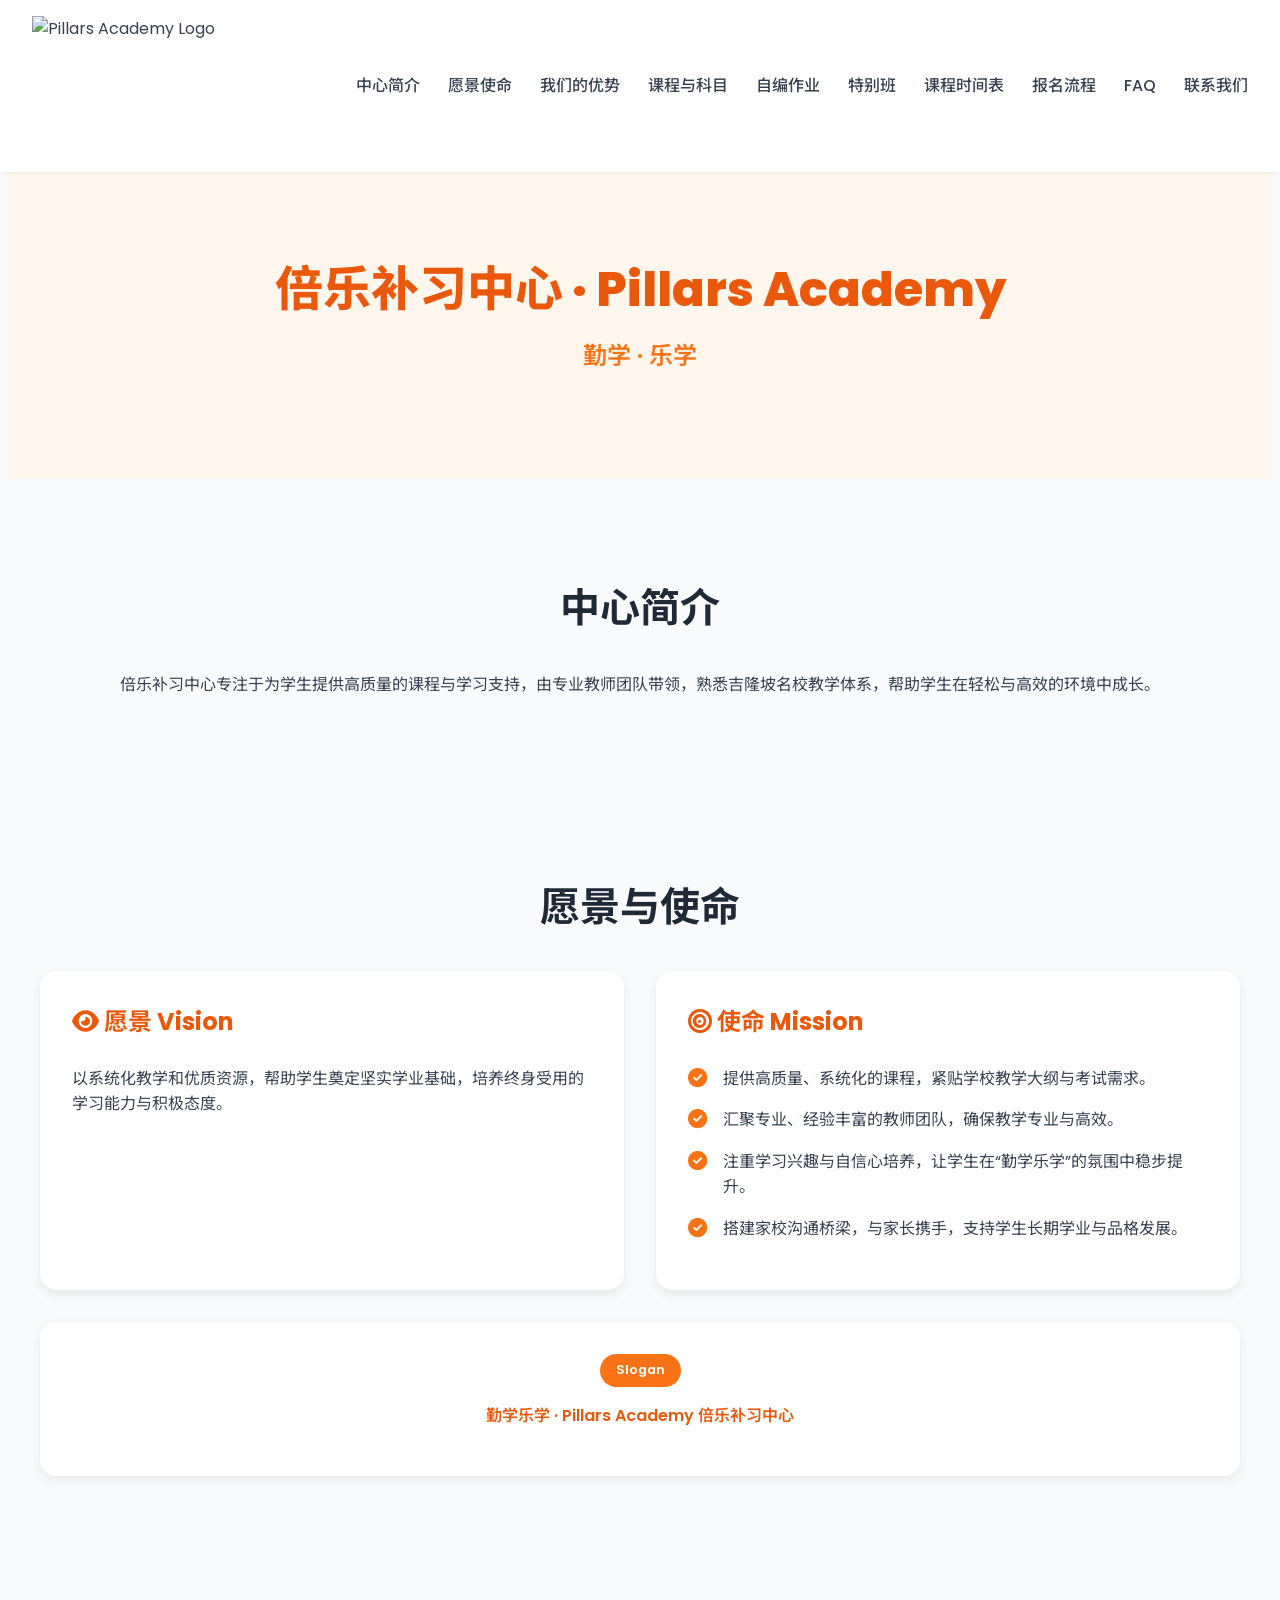
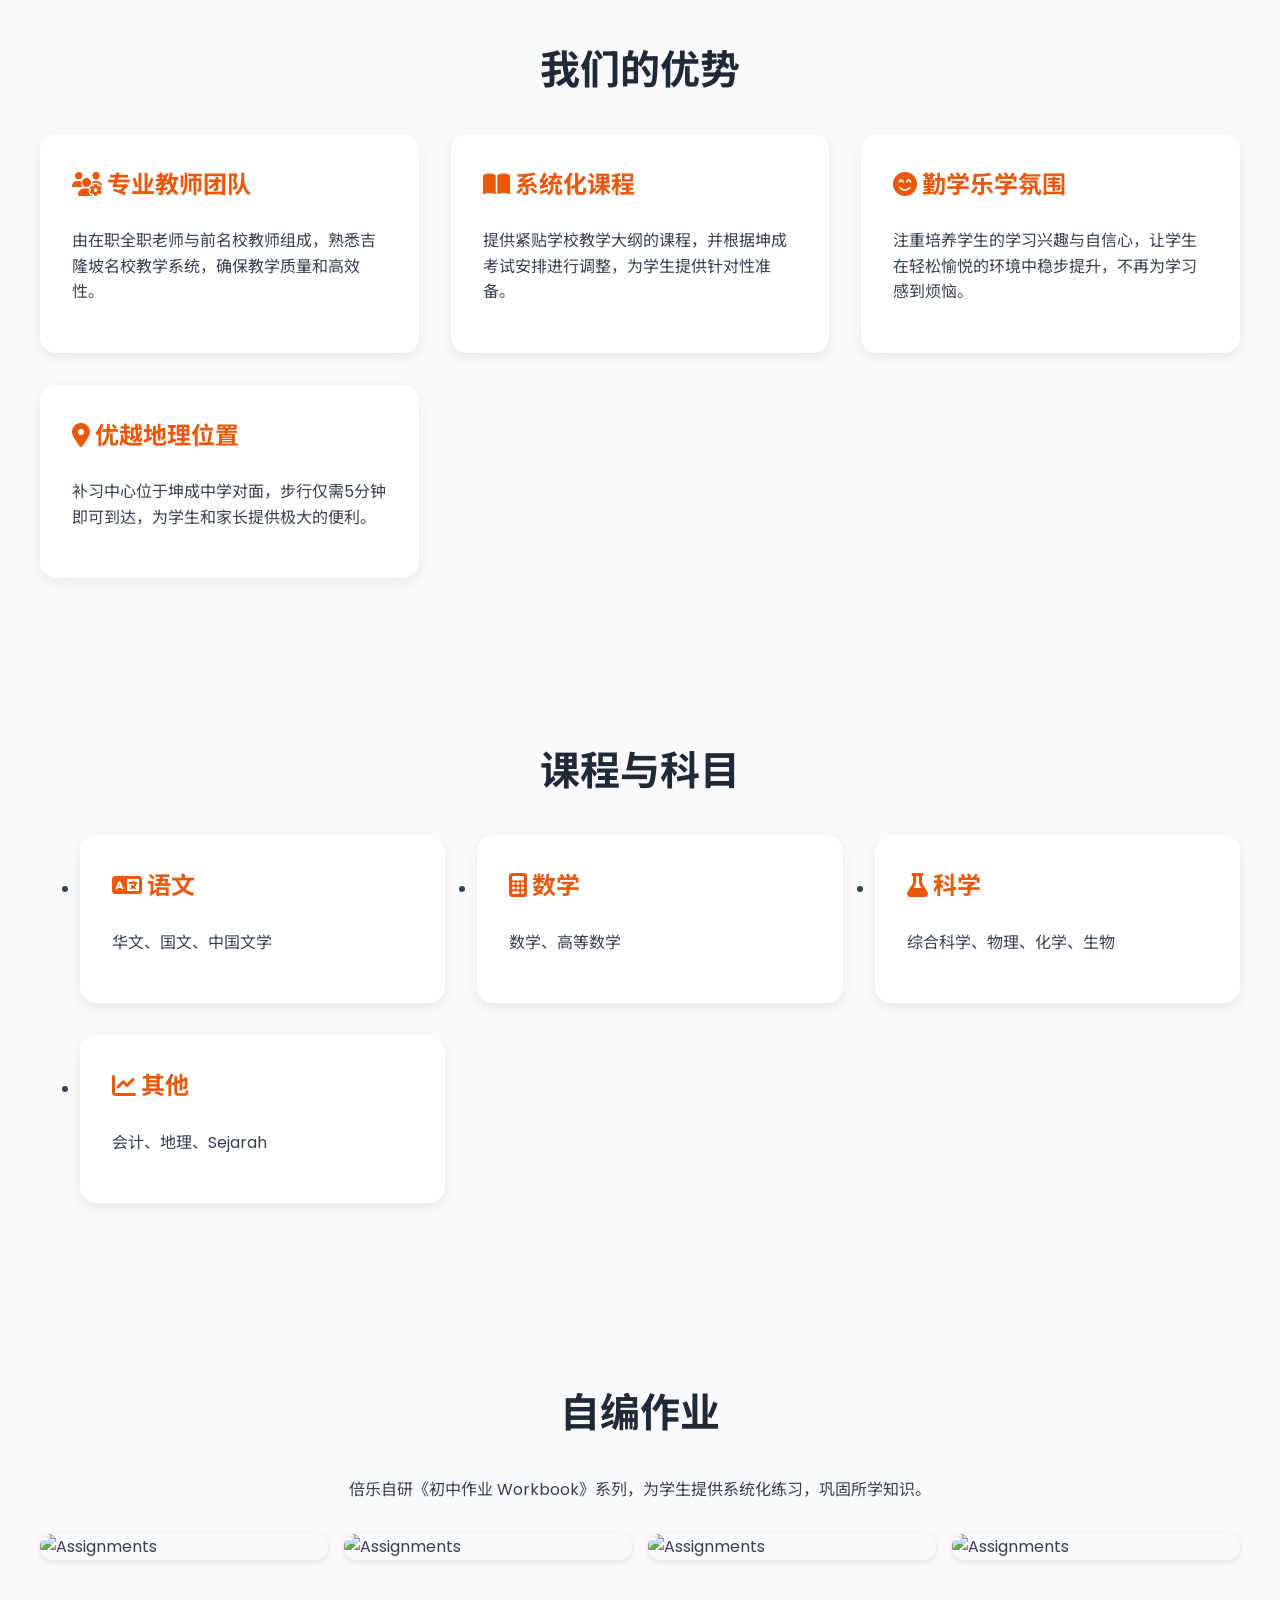
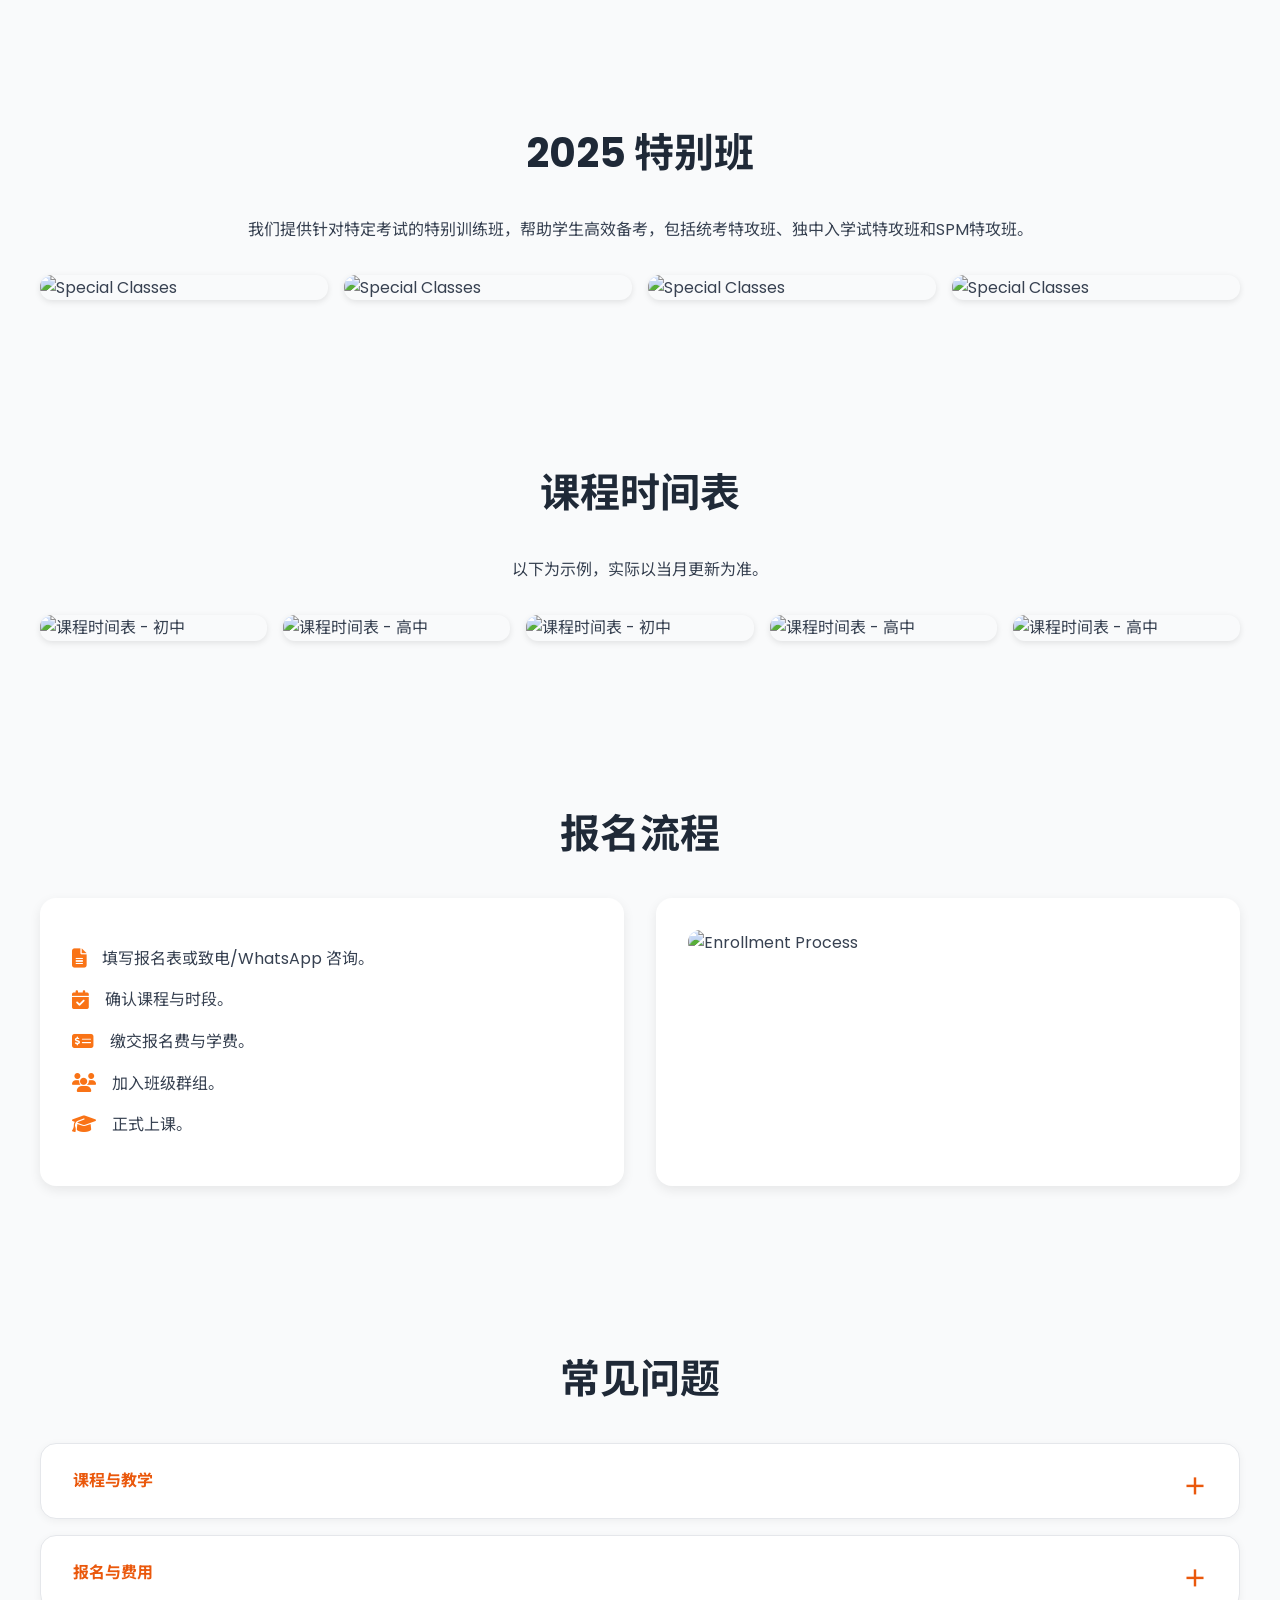
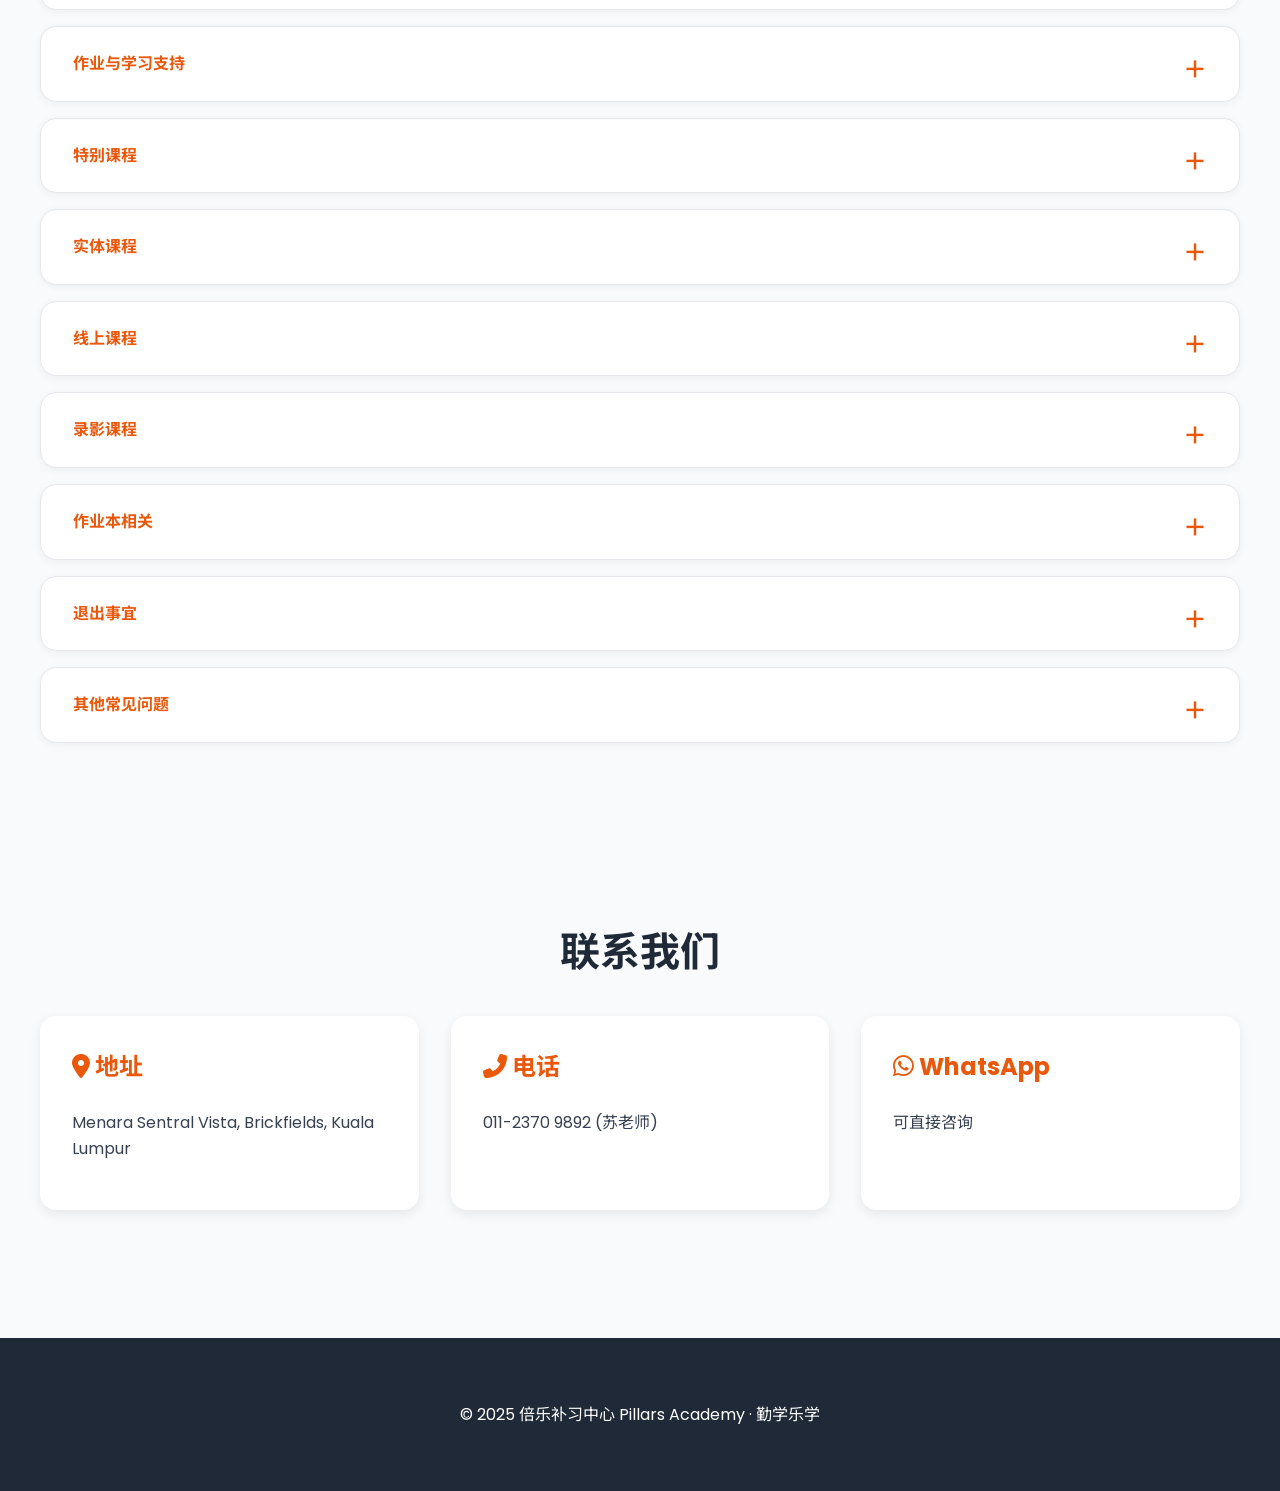
==== _build/html/index.html @ 6e7c8c26 "update link" ====
<!DOCTYPE html>
<html lang="zh">
<head>
<meta charset="utf-8"/>
<meta content="width=device-width, initial-scale=1.0" name="viewport"/>
<title>倍乐补习中心 · Pillars Academy</title>
<link rel="icon" type="image/x-icon" href="images\tree logo.jpg">
<link rel="preconnect" href="https://fonts.googleapis.com">
<link rel="preconnect" href="https://fonts.gstatic.com" crossorigin>
<link href="https://fonts.googleapis.com/css2?family=Noto+Sans+SC:wght@400;500;700&family=Poppins:wght@400;500;600;700&display=swap" rel="stylesheet">
<link href="https://cdnjs.cloudflare.com/ajax/libs/font-awesome/6.4.0/css/all.min.css" rel="stylesheet">
<style>
    :root {
      --brand1: #f97316; /* 橙色 */
      --brand2: #ea580c; /* 深橙 */
      --peach: #FFDAC1; /* Soft Peach */
      --light-peach: #FFF7ED;
      --dark-gray: #1f2937;
      --text-color: #374151;
      --light-bg: #f9fafb;
      --card-bg: #ffffff;
      --border-color: #e5e7eb;
    }
    html {
      scroll-padding-top: 100px; 
    }
    body { font-family: 'Poppins', 'Noto Sans SC', sans-serif; margin: 0; background: var(--light-bg); color: var(--text-color); line-height: 1.6; }
    header { background: var(--card-bg); padding: 1rem 2rem; box-shadow: 0 2px 4px rgba(0,0,0,0.05); position: sticky; top: 0; z-index: 50; display: flex; align-items: center; justify-content: space-between; }
    .header-logo { height: 140px; }
    nav a { margin-left: 1.5rem; text-decoration: none; color: var(--text-color); font-weight: 500; transition: color 0.3s ease; }
    nav a:hover { color: var(--brand2); }
    .hero { padding: 5rem 2rem; text-align: center; background: var(--light-peach); }
    .hero h1 { font-size: 3rem; font-weight: 800; color: var(--brand2); margin: 0; }
    .hero p { font-size: 1.5rem; margin-top: 0.5rem; color: var(--brand1); font-weight: 600; }
    section { padding: 4rem 2rem; max-width: 1200px; margin: 0 auto; }
    h2 { font-size: 2.5rem; font-weight: 700; margin-bottom: 2rem; text-align: center; color: var(--dark-gray); }
    .grid { display: grid; gap: 2rem; }
    .md\:grid-cols-2 { grid-template-columns: repeat(auto-fit, minmax(300px, 1fr)); }
    .card { background: var(--card-bg); border-radius: 1rem; box-shadow: 0 4px 12px rgba(0,0,0,0.08); padding: 2rem; transition: transform 0.3s ease; }
    .card:hover { transform: translateY(-5px); }
    .card h3 { color: var(--brand2); font-size: 1.5rem; margin-top: 0; }
    .badge { display: inline-block; background: var(--brand1); color: white; font-size: 0.8rem; padding: 0.4rem 1rem; border-radius: 9999px; font-weight: 600; }
    footer { background: var(--dark-gray); color: white; text-align: center; padding: 3rem; margin-top: 4rem; }
    .icon-list { list-style: none; padding: 0; }
    .icon-list li { display: flex; align-items: flex-start; margin-bottom: 1rem; }
    .icon-list li i { color: var(--brand1); margin-right: 1rem; font-size: 1.2rem; margin-top: 0.2rem; }
    .image-grid { display: grid; grid-template-columns: repeat(auto-fit, minmax(200px, 1fr)); gap: 1rem; margin-top: 2rem; }
    .image-grid img {
      width: 100%;
      height: auto;
      border-radius: 0.75rem;
      box-shadow: 0 2px 6px rgba(0,0,0,0.1);
      cursor: pointer;
      transition: transform 0.3s ease;
    }
    .image-grid img:hover:not(.expanded) {
      transform: scale(1.03);
    }

    /* FAQ section */
    .faq-item { margin-bottom: 1.5rem; }
    .faq-item h3 { font-weight: 600; color: var(--brand2); }
    nav.toc { background: var(--light-peach); border: 1px solid #fed7aa; border-radius: 1rem; padding: 1.5rem; margin-bottom: 2rem; }
    nav.toc a { display: inline-block; margin: .5rem .75rem; padding: .5rem 1rem; color: var(--brand2); text-decoration: none; border-radius: .5rem; font-weight: 600; background: var(--card-bg); border: 1px solid #fcd34d; transition: background-color 0.3s ease; }
    nav.toc a:hover { background: #fde68a; }
    .faq-cat { background: var(--card-bg); border: 1px solid var(--border-color); border-radius: 1rem; margin: 1rem 0; box-shadow: 0 2px 8px rgba(0,0,0,0.05); }
    .faq-cat > summary { cursor: pointer; padding: 1.5rem 2rem; font-weight: 700; color: var(--brand2); list-style: none; }
    .faq-cat[open] > summary { color: var(--dark-gray); border-bottom: 1px solid var(--border-color); }
    .faq-cat summary::-webkit-details-marker { display: none; }
    .faq-cat summary::after { content: '＋'; float: right; font-size: 1.5rem; transition: transform 0.3s ease; }
    .faq-cat[open] > summary::after { content: '－'; transform: rotate(180deg); }
    .qa-list { padding: .5rem 2rem 1.5rem; }
    .qa-list details { border: 1px solid var(--border-color); border-radius: 0.75rem; margin: 0.8rem 0; }
    .qa-list > details > summary { font-weight: 600; color: var(--brand2); padding: 1rem 1.5rem; cursor: pointer; list-style: none; }
    .qa-list > details[open] > summary { color: var(--dark-gray); border-bottom: 1px solid var(--border-color); }
    .qa-list summary::-webkit-details-marker { display: none; }
    .qa-list summary::after { content: '＋'; float: right; font-size: 1.2rem; }
    .qa-list details[open] > summary::after { content: '－'; }
    .qa-list details > div { padding: 1rem 1.5rem 1.5rem; color: var(--text-color); }
    
    /* Image zoom effect */
    .zoom-img {
      max-width: 100%;
      height: auto;
      cursor: pointer;
      border-radius: 8px;
      transition: transform 0.3s ease, box-shadow 0.3s ease;
    }
    .zoom-img.expanded {
      position: fixed;
      top: 50%;
      left: 50%;
      /* Remove max-width and max-height to show the original size */
      transform: translate(-50%, -50%);
      z-index: 9999;
      box-shadow: 0 0 20px rgba(0,0,0,0.5);
      /* Ensure image doesn't go off-screen, just in case */
      width: auto;
      height: auto;
      max-width: 95vw;
      max-height: 95vh;
    }
    .overlay {
      position: fixed;
      top: 0; left: 0; right: 0; bottom: 0;
      background: rgba(0,0,0,0.7);
      z-index: 9998;
      display: none;
    }
    .overlay.active { display: block; }

    @media (max-width: 768px) {
        header { flex-direction: column; align-items: center; }
        nav { margin-top: 1rem; }
        nav a { margin: 0.5rem; }
        .hero h1 { font-size: 2.2rem; }
        .hero p { font-size: 1.2rem; }
        section { padding: 2rem 1rem; }
        h2 { font-size: 2rem; margin-bottom: 1.5rem; }
    }
</style>
</head>
<body>

<header>
  <img src="images\logo (main).jpg" alt="Pillars Academy Logo" class="header-logo">
  <nav>
    <a href="#about">中心简介</a>
    <a href="#vision">愿景使命</a>
    <a href="#advantages">我们的优势</a>
    <a href="#courses">课程与科目</a>
    <a href="#assignments">自编作业</a>
    <a href="#special">特别班</a>
    <a href="#timetable">课程时间表</a>
    <a href="#enroll">报名流程</a>
    <a href="#faq">FAQ</a>
    <a href="#contact">联系我们</a>
  </nav>
</header>

<section class="hero">
  <h1>倍乐补习中心 · Pillars Academy</h1>
  <p>勤学 · 乐学</p>
</section>

<section id="about">
  <h2>中心简介</h2>
  <p style="text-align:center;">倍乐补习中心专注于为学生提供高质量的课程与学习支持，由专业教师团队带领，熟悉吉隆坡名校教学体系，帮助学生在轻松与高效的环境中成长。</p>
</section>

<section id="vision">
  <h2>愿景与使命</h2>
  <div class="grid md:grid-cols-2">
    <div class="card">
      <h3><i class="fas fa-eye"></i> 愿景 Vision</h3>
      <p>以系统化教学和优质资源，帮助学生奠定坚实学业基础，培养终身受用的学习能力与积极态度。</p>
    </div>
    <div class="card">
      <h3><i class="fas fa-bullseye"></i> 使命 Mission</h3>
      <ul class="icon-list">
        <li><i class="fas fa-check-circle"></i> 提供高质量、系统化的课程，紧贴学校教学大纲与考试需求。</li>
        <li><i class="fas fa-check-circle"></i> 汇聚专业、经验丰富的教师团队，确保教学专业与高效。</li>
        <li><i class="fas fa-check-circle"></i> 注重学习兴趣与自信心培养，让学生在“勤学乐学”的氛围中稳步提升。</li>
        <li><i class="fas fa-check-circle"></i> 搭建家校沟通桥梁，与家长携手，支持学生长期学业与品格发展。</li>
      </ul>
    </div>
  </div>
  <div class="card" style="margin-top:2rem; text-align:center;">
    <span class="badge">Slogan</span>
    <p style="margin-top:1rem; font-weight:600; color:var(--brand2);">勤学乐学 · Pillars Academy 倍乐补习中心</p>
  </div>
</section>

<section id="advantages">
  <h2>我们的优势</h2>
  <div class="grid md:grid-cols-2">
    <div class="card">
      <h3><i class="fas fa-users-cog"></i> 专业教师团队</h3>
      <p>由在职全职老师与前名校教师组成，熟悉吉隆坡名校教学系统，确保教学质量和高效性。</p>
    </div>
    <div class="card">
      <h3><i class="fas fa-book-open"></i> 系统化课程</h3>
      <p>提供紧贴学校教学大纲的课程，并根据坤成考试安排进行调整，为学生提供针对性准备。</p>
    </div>
    <div class="card">
      <h3><i class="fas fa-smile-beam"></i> 勤学乐学氛围</h3>
      <p>注重培养学生的学习兴趣与自信心，让学生在轻松愉悦的环境中稳步提升，不再为学习感到烦恼。</p>
    </div>
    <div class="card">
      <h3><i class="fas fa-map-marker-alt"></i> 优越地理位置</h3>
      <p>补习中心位于坤成中学对面，步行仅需5分钟即可到达，为学生和家长提供极大的便利。</p>
    </div>
  </div>
</section>

<section id="courses">
  <h2>课程与科目</h2>
  <ul class="grid md:grid-cols-2">
    <li class="card">
      <h3><i class="fas fa-language"></i> 语文</h3>
      <p>华文、国文、中国文学</p>
    </li>
    <li class="card">
      <h3><i class="fas fa-calculator"></i> 数学</h3>
      <p>数学、高等数学</p>
    </li>
    <li class="card">
      <h3><i class="fas fa-flask"></i> 科学</h3>
      <p>综合科学、物理、化学、生物</p>
    </li>
    <li class="card">
      <h3><i class="fas fa-chart-line"></i> 其他</h3>
      <p>会计、地理、Sejarah</p>
    </li>
  </ul>
</section>

<section id="assignments">
  <h2>自编作业</h2>
  <p style="text-align:center;">倍乐自研《初中作业 Workbook》系列，为学生提供系统化练习，巩固所学知识。</p>
  <div class="image-grid">
    <img src="https://github.com/E1io777/Piller_Website/blob/dbaa1e6e23f0d272cfb5ae50769517e24a76f980/images/E1.jpg" alt="Assignments" class="zoom-img">
    <img src="images\E2.jpg" alt="Assignments" class="zoom-img">
    <img src="images\E3.jpg" alt="Assignments" class="zoom-img">
    <img src="images\E4.jpg" alt="Assignments" class="zoom-img">
  </div>
</section>

<section id="special">
  <h2>2025 特别班</h2>
  <p style="text-align:center;">我们提供针对特定考试的特别训练班，帮助学生高效备考，包括统考特攻班、独中入学试特攻班和SPM特攻班。</p>
  <div class="image-grid">
    <img src="images\F1.jpg" alt="Special Classes" class="zoom-img">
    <img src="images\F2.jpg" alt="Special Classes" class="zoom-img">
    <img src="images\F3.jpg" alt="Special Classes" class="zoom-img">
    <img src="images\F4.jpg" alt="Special Classes" class="zoom-img">
  </div>
</section>

<section id="timetable">
  <h2>课程时间表</h2>
  <p style="text-align:center;">以下为示例，实际以当月更新为准。</p>
  <div class="image-grid">
    <img src="images\G1_resized.jpg" alt="课程时间表 - 初中" class="zoom-img">
    <img src="images\G2.jpg" alt="课程时间表 - 高中" class="zoom-img">
    <img src="images\G3.jpg" alt="课程时间表 - 初中" class="zoom-img">
    <img src="images\G4.jpg" alt="课程时间表 - 高中" class="zoom-img">
    <img src="images\G5.jpg" alt="课程时间表 - 高中" class="zoom-img">
  </div>
</section>

<section id="enroll">
  <h2>报名流程</h2>
  <div class="grid md:grid-cols-2">
    <div class="card">
      <ul class="icon-list">
        <li><i class="fas fa-file-alt"></i> 填写报名表或致电/WhatsApp 咨询。</li>
        <li><i class="fas fa-calendar-check"></i> 确认课程与时段。</li>
        <li><i class="fas fa-money-check-alt"></i> 缴交报名费与学费。</li>
        <li><i class="fas fa-users"></i> 加入班级群组。</li>
        <li><i class="fas fa-graduation-cap"></i> 正式上课。</li>
      </ul>
    </div>
    <div class="card">
      <img src="images\H (1).jpg" alt= "Enrollment Process" style="width: 100%; height: auto; border-radius: 0.75rem;">
    </div>
  </div>
</section>

<section id="faq">
  <h2>常见问题</h2>
  <div class="cat-acc">
    <details class="faq-cat" id="cat1"><summary>课程与教学</summary>
      <div class="qa-list">
        <details><summary>Q1：倍乐补习中心开设哪些科目？</summary><div>A：华文、英文、马来文、数学、高级数学、科学、生物、化学、物理、会计、中国文学、Sejarah 等。</div></details>
        <details><summary>Q2：课程时间表是固定的吗？</summary><div>A：有每周固定时间表，但会根据坤中考试安排与学生需求进行调整。</div></details>
        <details><summary>Q3：你们的老师是什么背景？</summary><div>A：在职全职老师与前名校教师，熟悉吉隆坡坤成教学系统。</div></details>
        <details><summary>Q4：学生对象？</summary><div>A：以坤中学生为主，同时欢迎报考马来西亚文凭（SPM）的非坤中生。</div></details>
        <details><summary>Q5：教学语言？</summary><div>A：中英文双语教学，学习单以英文为主，中文为补助。</div></details>
        <details><summary>Q6：老师会帮忙准备考试吗？</summary><div>A：会，我们会依照坤中考试范围为学生进行针对性准备。</div></details>
        <details><summary>Q7：补习时长？</summary><div>A：一般每月 6 小时：1.5 小时/堂 × 4 次，部分科目为 2 小时/堂 × 3 次。</div></details>
        <details><summary>Q8：迟加入可以看回以前的课程吗？</summary><div>A：不提供往期回放。如有需要，可与负责老师沟通。</div></details>
        <details><summary>Q9：是不是每一课都有录制？</summary><div>A：网课都会录制并提供回放，实体课学生如缺席可看网课录制回放。</div></details>
        <details><summary>Q10：课程开课与结束时间？</summary><div>A：1–12 月上课。初三课程于 11 月结束；部分会因准备考试而提前上完，12 月最后两周不上课。</div></details>
      </div>
    </details>
    <details class="faq-cat" id="cat2"><summary>报名与费用</summary>
      <div class="qa-list">
        <details><summary>Q11：如何报名？</summary><div>A：在网页填写报名表或扫码传单报名。</div></details>
        <details><summary>Q12：学费如何计算？</summary><div>A：依科目与年级而定，请联系索取收费表。</div></details>
        <details><summary>Q13：可以中途加入吗？</summary><div>A：可以，中途加入时将按比例计算当月学费。</div></details>
        <details><summary>Q14：缴费方式？</summary><div>A：支持电子转账或现金。</div></details>
      </div>
    </details>
    <details class="faq-cat" id="cat3"><summary>作业与学习支持</summary>
      <div class="qa-list">
        <details><summary>Q15：会提供学习单吗？</summary><div>A：会。实体班提供纸本笔记，网课和录影课程提供电子笔记。</div></details>
        <details><summary>Q16：家长能收到学习报告吗？</summary><div>A：暂无正式书面报告，但老师会通过家校沟通反馈进度。</div></details>
      </div>
    </details>
    <details class="faq-cat" id="cat4"><summary>特别课程</summary>
      <div class="qa-list">
        <details><summary>Q17：有哪些特别班？</summary><div>A：我们提供考前，假期训练课程，针对入学考试的特攻班（6月-9月）。</div></details>
        <details><summary>Q18：如何报名特别课程？</summary><div>A：每个特别课程宣传单上有独立 QR 码，扫码即可报名；负责人会在两天内联系。</div></details>
      </div>
    </details>
    <details class="faq-cat" id="cat5"><summary>实体课程</summary>
      <div class="qa-list">
        <details><summary>Q19：上课地点？</summary><div>A：位于坤成中学对面，步行 5 分钟即可。请于开课前 5 分钟到达。</div></details>
        <details><summary>Q20：请假与补课？</summary><div>A：提前请假者可安排线上补课或观看录影课程。</div></details>
        <details><summary>Q21：家长可在中心等候吗？</summary><div>A：可在大厦 lobby 等候；课堂内仅限学生进入。</div></details>
        <details><summary>Q22：安全性如何？</summary><div>A：大厦有专业保安，三层安检，全覆盖监控。</div></details>
        <details><summary>Q23：学校假期上课安排？</summary><div>A：改为线上课程，请留意群组通知。</div></details>
        <details><summary>Q24：班级人数？</summary><div>A：依课室大小，约 7–24 人。</div></details>
        <details><summary>Q25：如何确认孩子到课？</summary><div>A：老师会点名；若缺席，会在群组通知家长。</div></details>
      </div>
    </details>
    <details class="faq-cat" id="cat6"><summary>线上课程</summary>
      <div class="qa-list">
        <details><summary>Q26：使用什么平台？</summary><div>A：Zoom 固定链接。</div></details>
        <details><summary>Q27：设备与网络要求？</summary><div>A：建议电脑/平板 + 稳定网络 + 耳麦，并保持镜头开启。</div></details>
        <details><summary>Q28：是否提供录播或讲义？</summary><div>A：提供电子讲义；录播视班级政策开放，通常限时。</div></details>
        <details><summary>Q29：如何获得答疑？</summary><div>A：可在线上课堂向老师提问，由老师统一讲解。</div></details>
      </div>
    </details>
    <details class="faq-cat" id="cat7"><summary>录影课程</summary>
      <div class="qa-list">
        <details><summary>Q30：什么是录影课程？</summary><div>A：网课录制，适合时间不固定或需反复复习的学生。</div></details>
        <details><summary>Q31：不能当场提问怎么办？</summary><div>A：可直接联系课程老师（录影班专属）。</div></details>
        <details><summary>Q32：观看有效期？</summary><div>A：录影课程观看期限为 2 周。</div></details>
      </div>
    </details>
    <details class="faq-cat" id="cat8"><summary>作业本相关</summary>
      <div class="qa-list">
        <details><summary>Q33：如何购买？</summary><div>A：宣传单扫码即可。</div></details>
        <details><summary>Q34：编写团队？</summary><div>A：由经验丰富的有教坤中学生经验的教师编写。</div></details>
        <details><summary>Q35：适合对象？</summary><div>A：坤中生及准备考 SPM 的独中生。</div></details>
      </div>
    </details>
    <details class="faq-cat" id="cat9"><summary>退出事宜</summary>
      <div class="qa-list">
        <details><summary>Q36：如何退出？</summary><div>A：填推出表，学术老师会跟您联系和办理。</div></details>
        <details><summary>Q37：提前多久通知？</summary><div>A：需至少提前一个月。</div></details>
        <details><summary>Q38：押金如何处理？</summary><div>A：押金抵扣最后一个月学费。</div></details>
      </div>
    </details>
    <details class="faq-cat" id="cat10"><summary>其他常见问题</summary>
      <div class="qa-list">
        <details><summary>Q39：上课需要带什么？</summary><div>A：学生需带文具；教材资料由补习中心准备。</div></details>
        <details><summary>Q40：你们的教学特色？</summary><div>A：强调“勤学乐学”，让学生保持学习兴趣并有效提升成绩。</div></details>
        <details><summary>Q41：补习群组的对象是谁？</summary><div>A：初中群组：一位家长 + 学生；高中群组：以学生为主。家长可选择不加入。</div></details>
      </div>
    </details>
  </div>
</section>

<section id="contact">
    <h2>联系我们</h2>
    <div class="grid md:grid-cols-2">
      <div class="card">
        <h3><i class="fas fa-map-marker-alt"></i> 地址</h3>
        <p>Menara Sentral Vista, Brickfields, Kuala Lumpur</p>
      </div>
      <div class="card">
        <h3><i class="fas fa-phone-alt"></i> 电话</h3>
        <p>011-2370 9892 (苏老师)</p>
      </div>
      <div class="card">
        <h3><i class="fab fa-whatsapp"></i> WhatsApp</h3>
        <p>可直接咨询</p>
      </div>
    </div>
</section>

<footer>
  <p>© 2025 倍乐补习中心 Pillars Academy · 勤学乐学</p>
</footer>

<div class="overlay" id="overlay"></div>

<script>
  // Image zoom effect
  const images = document.querySelectorAll('.zoom-img');
  const overlay = document.getElementById('overlay');
  images.forEach(img => {
    img.addEventListener('click', () => {
      if (img.classList.contains('expanded')) {
        img.classList.remove('expanded');
        overlay.classList.remove('active');
      } else {
        images.forEach(i => i.classList.remove('expanded'));
        img.classList.add('expanded');
        overlay.classList.add('active');
      }
    });
  });
  overlay.addEventListener('click', () => {
    document.querySelectorAll('.zoom-img.expanded').forEach(img => {
      img.classList.remove('expanded');
    });
    overlay.classList.remove('active');
  });

  // Smooth scroll
  document.querySelectorAll('nav a[href^="#"]').forEach(anchor => {
    anchor.addEventListener('click', function (e) {
      e.preventDefault();
      document.querySelector(this.getAttribute('href')).scrollIntoView({
        behavior: 'smooth'
      });
    });
  });
</script>

</body>
</html>
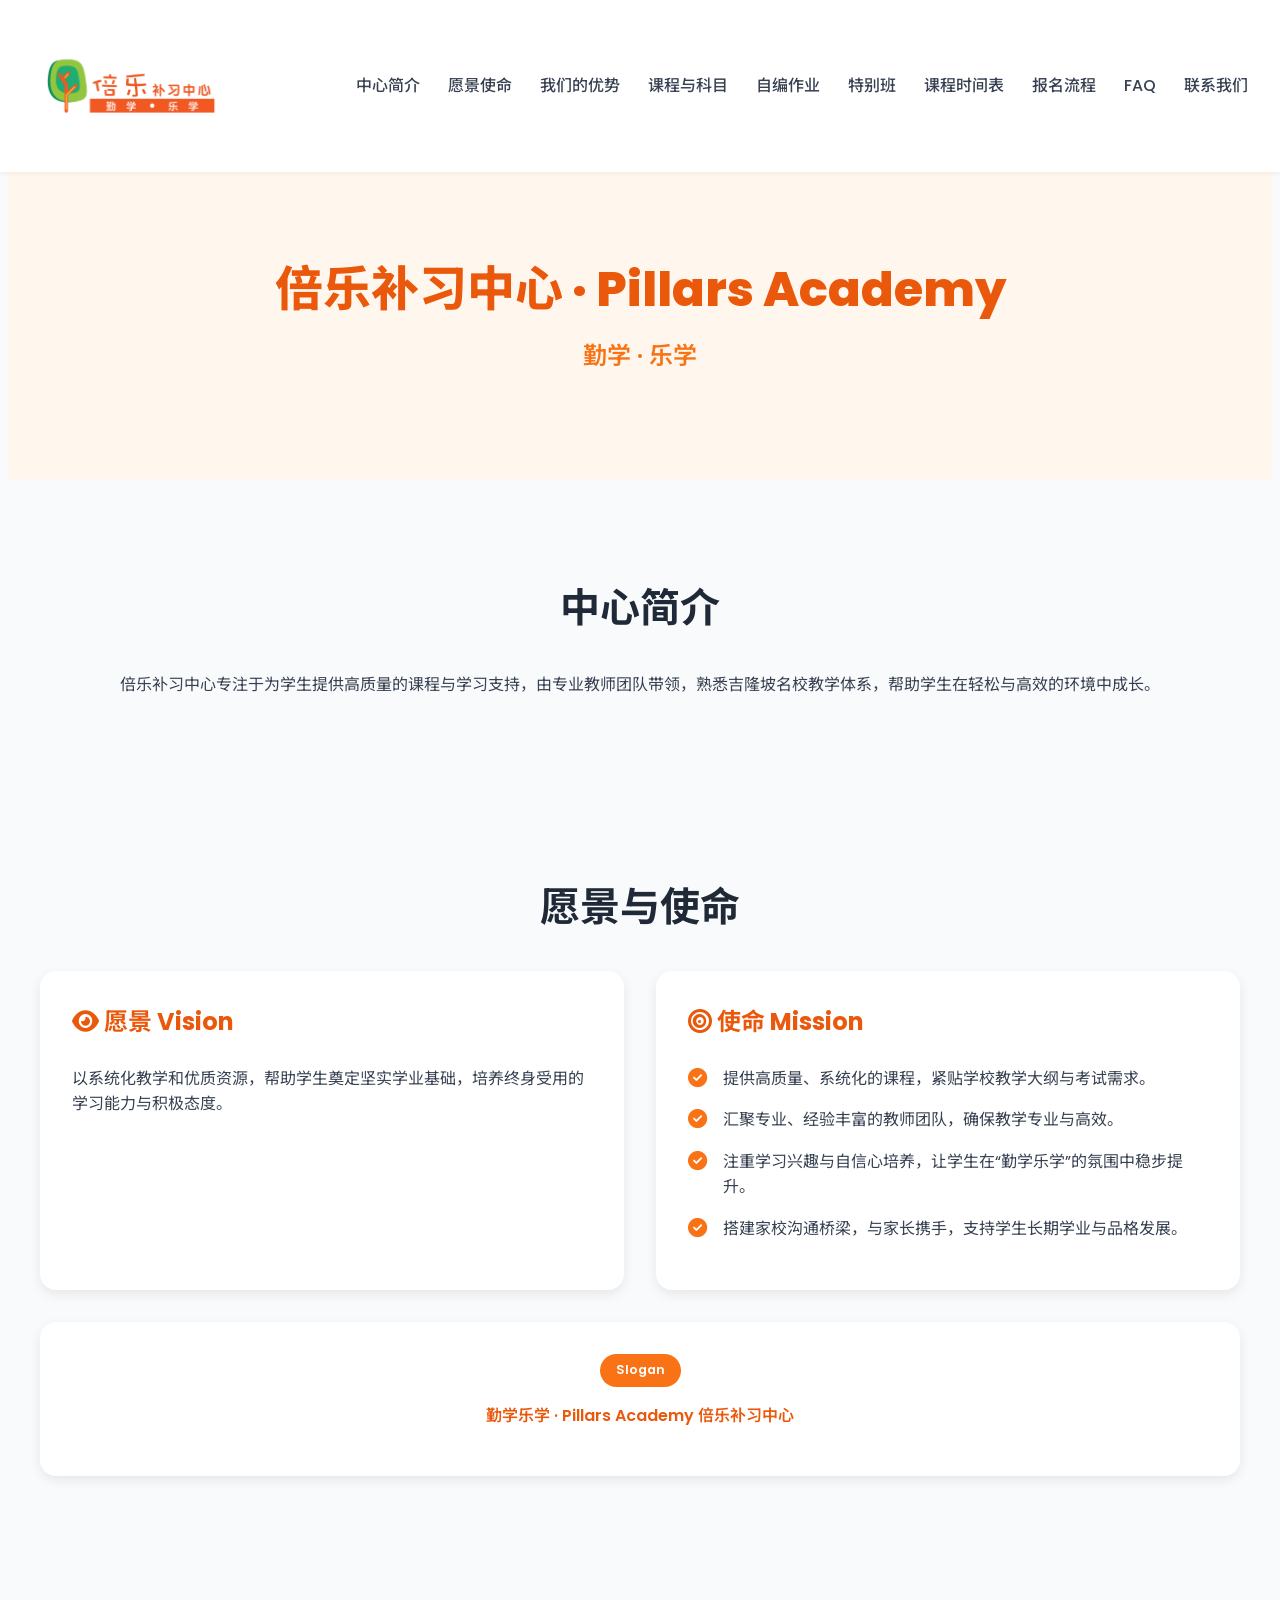
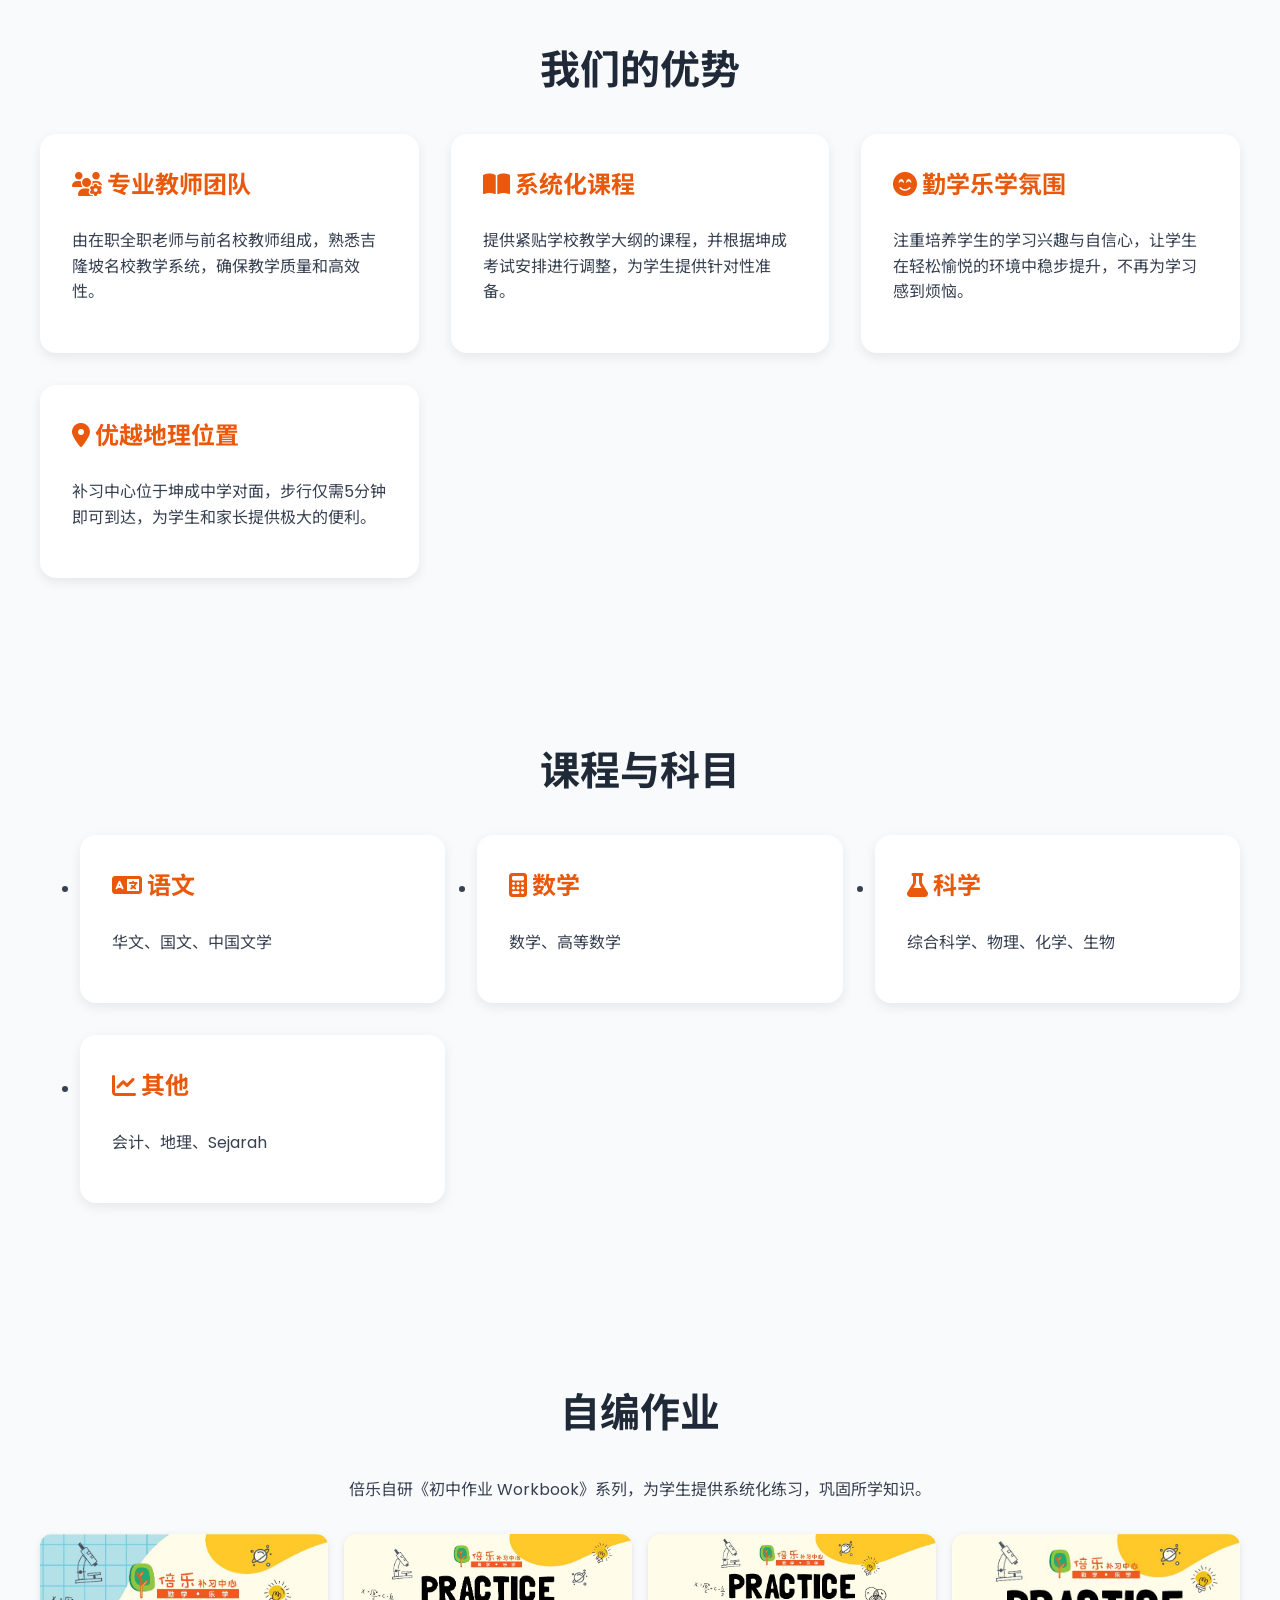
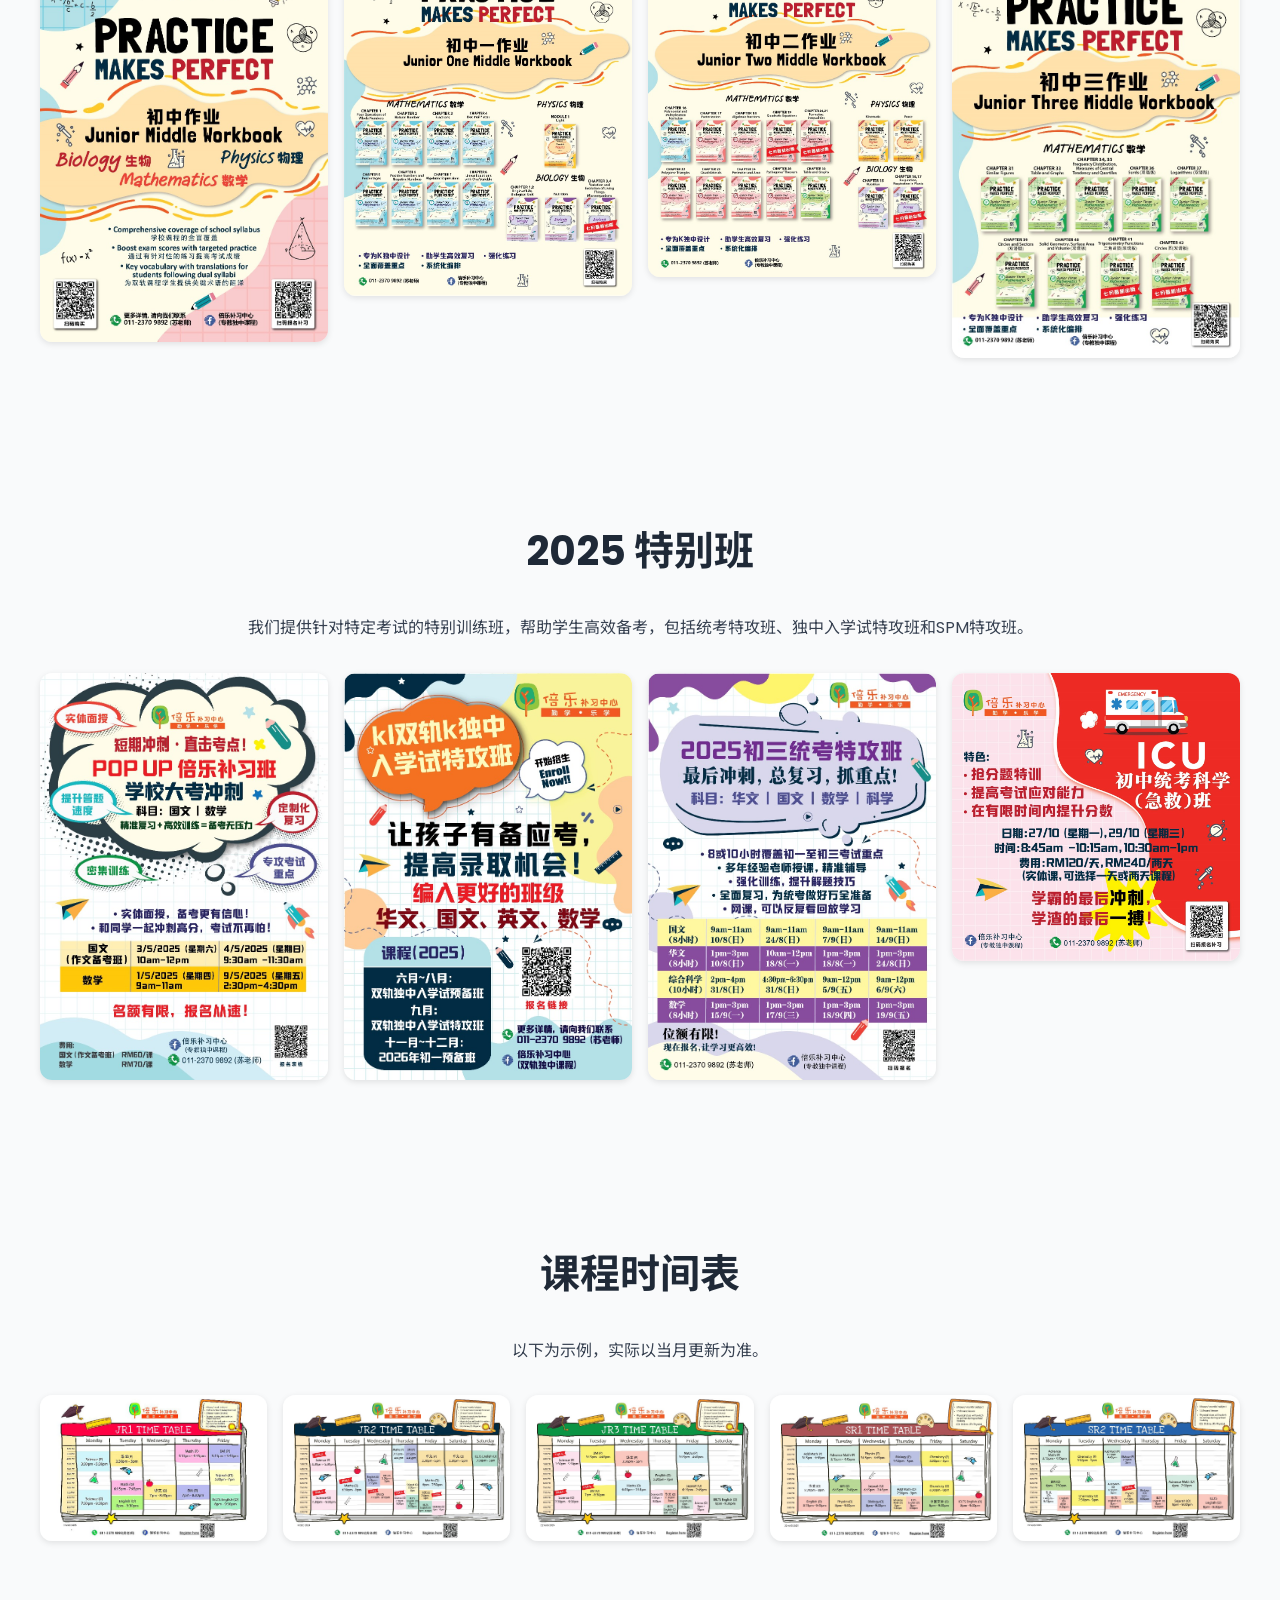
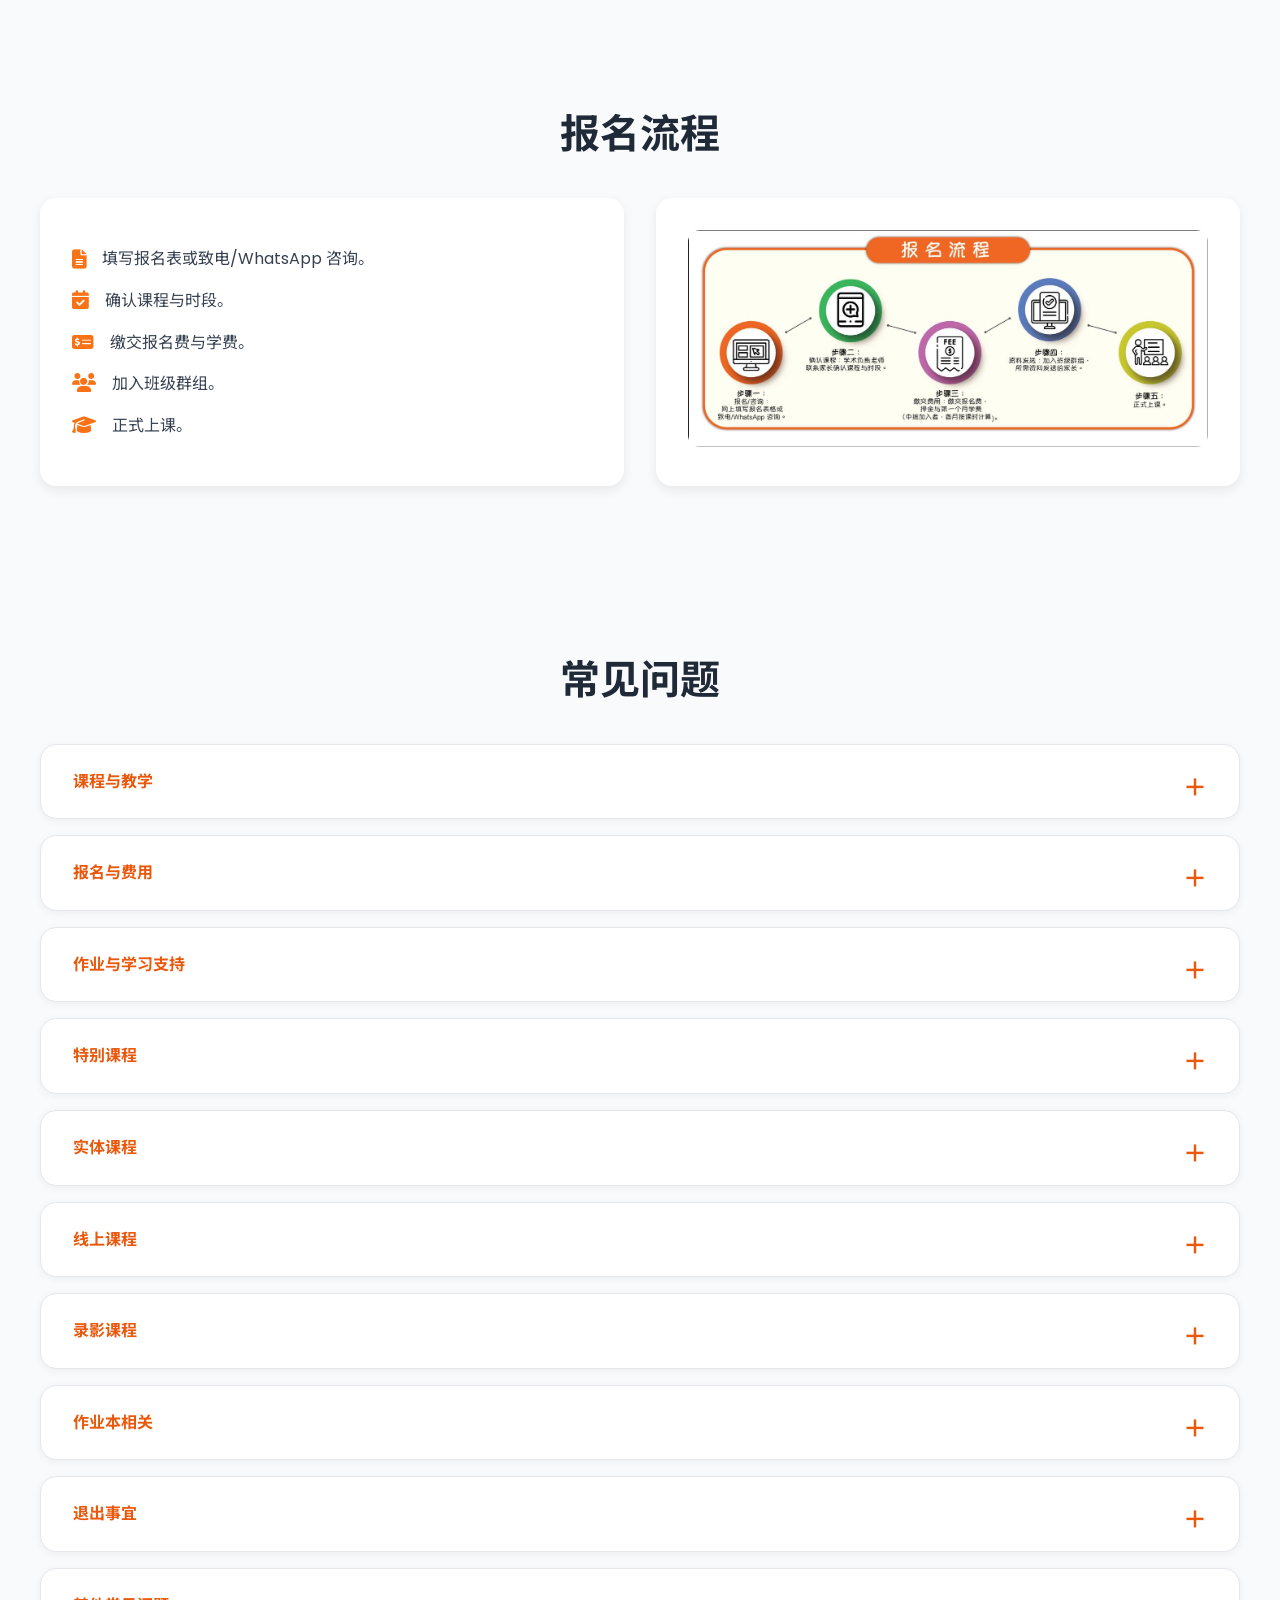
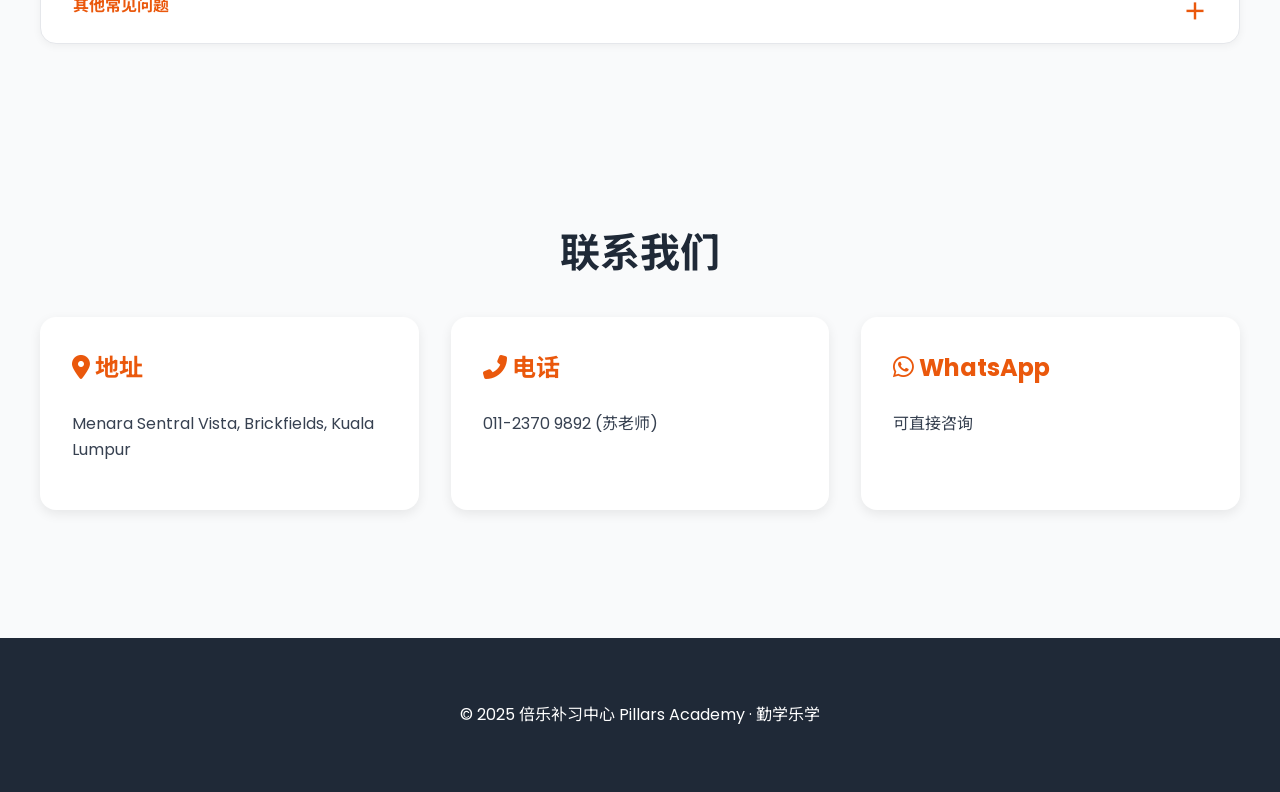
==== commit 50ae0e63: "update paths" ====
--- a/_build/html/index.html
+++ b/_build/html/index.html
@@ -4,7 +4,7 @@
 <meta charset="utf-8"/>
 <meta content="width=device-width, initial-scale=1.0" name="viewport"/>
 <title>倍乐补习中心 · Pillars Academy</title>
-<link rel="icon" type="image/x-icon" href="images\tree logo.jpg">
+<link rel="icon" type="image/x-icon" href="images/tree_logo.jpg">
 <link rel="preconnect" href="https://fonts.googleapis.com">
 <link rel="preconnect" href="https://fonts.gstatic.com" crossorigin>
 <link href="https://fonts.googleapis.com/css2?family=Noto+Sans+SC:wght@400;500;700&family=Poppins:wght@400;500;600;700&display=swap" rel="stylesheet">
@@ -123,7 +123,7 @@
 <body>
 
 <header>
-  <img src="images\logo (main).jpg" alt="Pillars Academy Logo" class="header-logo">
+  <img src="images/logo_(main).jpg" alt="Pillars Academy Logo" class="header-logo">
   <nav>
     <a href="#about">中心简介</a>
     <a href="#vision">愿景使命</a>
@@ -219,10 +219,10 @@
   <h2>自编作业</h2>
   <p style="text-align:center;">倍乐自研《初中作业 Workbook》系列，为学生提供系统化练习，巩固所学知识。</p>
   <div class="image-grid">
-    <img src="https://github.com/E1io777/Piller_Website/blob/dbaa1e6e23f0d272cfb5ae50769517e24a76f980/images/E1.jpg" alt="Assignments" class="zoom-img">
-    <img src="images\E2.jpg" alt="Assignments" class="zoom-img">
-    <img src="images\E3.jpg" alt="Assignments" class="zoom-img">
-    <img src="images\E4.jpg" alt="Assignments" class="zoom-img">
+    <img src="images/E1.jpg" alt="Assignments" class="zoom-img">
+    <img src="images/E2.jpg" alt="Assignments" class="zoom-img">
+    <img src="images/E3.jpg" alt="Assignments" class="zoom-img">
+    <img src="images/E4.jpg" alt="Assignments" class="zoom-img">
   </div>
 </section>
 
@@ -230,10 +230,10 @@
   <h2>2025 特别班</h2>
   <p style="text-align:center;">我们提供针对特定考试的特别训练班，帮助学生高效备考，包括统考特攻班、独中入学试特攻班和SPM特攻班。</p>
   <div class="image-grid">
-    <img src="images\F1.jpg" alt="Special Classes" class="zoom-img">
-    <img src="images\F2.jpg" alt="Special Classes" class="zoom-img">
-    <img src="images\F3.jpg" alt="Special Classes" class="zoom-img">
-    <img src="images\F4.jpg" alt="Special Classes" class="zoom-img">
+    <img src="images/F1.jpg" alt="Special Classes" class="zoom-img">
+    <img src="images/F2.jpg" alt="Special Classes" class="zoom-img">
+    <img src="images/F3.jpg" alt="Special Classes" class="zoom-img">
+    <img src="images/F4.jpg" alt="Special Classes" class="zoom-img">
   </div>
 </section>
 
@@ -241,11 +241,11 @@
   <h2>课程时间表</h2>
   <p style="text-align:center;">以下为示例，实际以当月更新为准。</p>
   <div class="image-grid">
-    <img src="images\G1_resized.jpg" alt="课程时间表 - 初中" class="zoom-img">
-    <img src="images\G2.jpg" alt="课程时间表 - 高中" class="zoom-img">
-    <img src="images\G3.jpg" alt="课程时间表 - 初中" class="zoom-img">
-    <img src="images\G4.jpg" alt="课程时间表 - 高中" class="zoom-img">
-    <img src="images\G5.jpg" alt="课程时间表 - 高中" class="zoom-img">
+    <img src="images/G1_resized.jpg" alt="课程时间表 - 初中" class="zoom-img">
+    <img src="images/G2.jpg" alt="课程时间表 - 高中" class="zoom-img">
+    <img src="images/G3.jpg" alt="课程时间表 - 初中" class="zoom-img">
+    <img src="images/G4.jpg" alt="课程时间表 - 高中" class="zoom-img">
+    <img src="images/G5.jpg" alt="课程时间表 - 高中" class="zoom-img">
   </div>
 </section>
 
@@ -262,7 +262,7 @@
       </ul>
     </div>
     <div class="card">
-      <img src="images\H (1).jpg" alt= "Enrollment Process" style="width: 100%; height: auto; border-radius: 0.75rem;">
+      <img src="images/H_(1).jpg" alt= "Enrollment Process" style="width: 100%; height: auto; border-radius: 0.75rem;">
     </div>
   </div>
 </section>
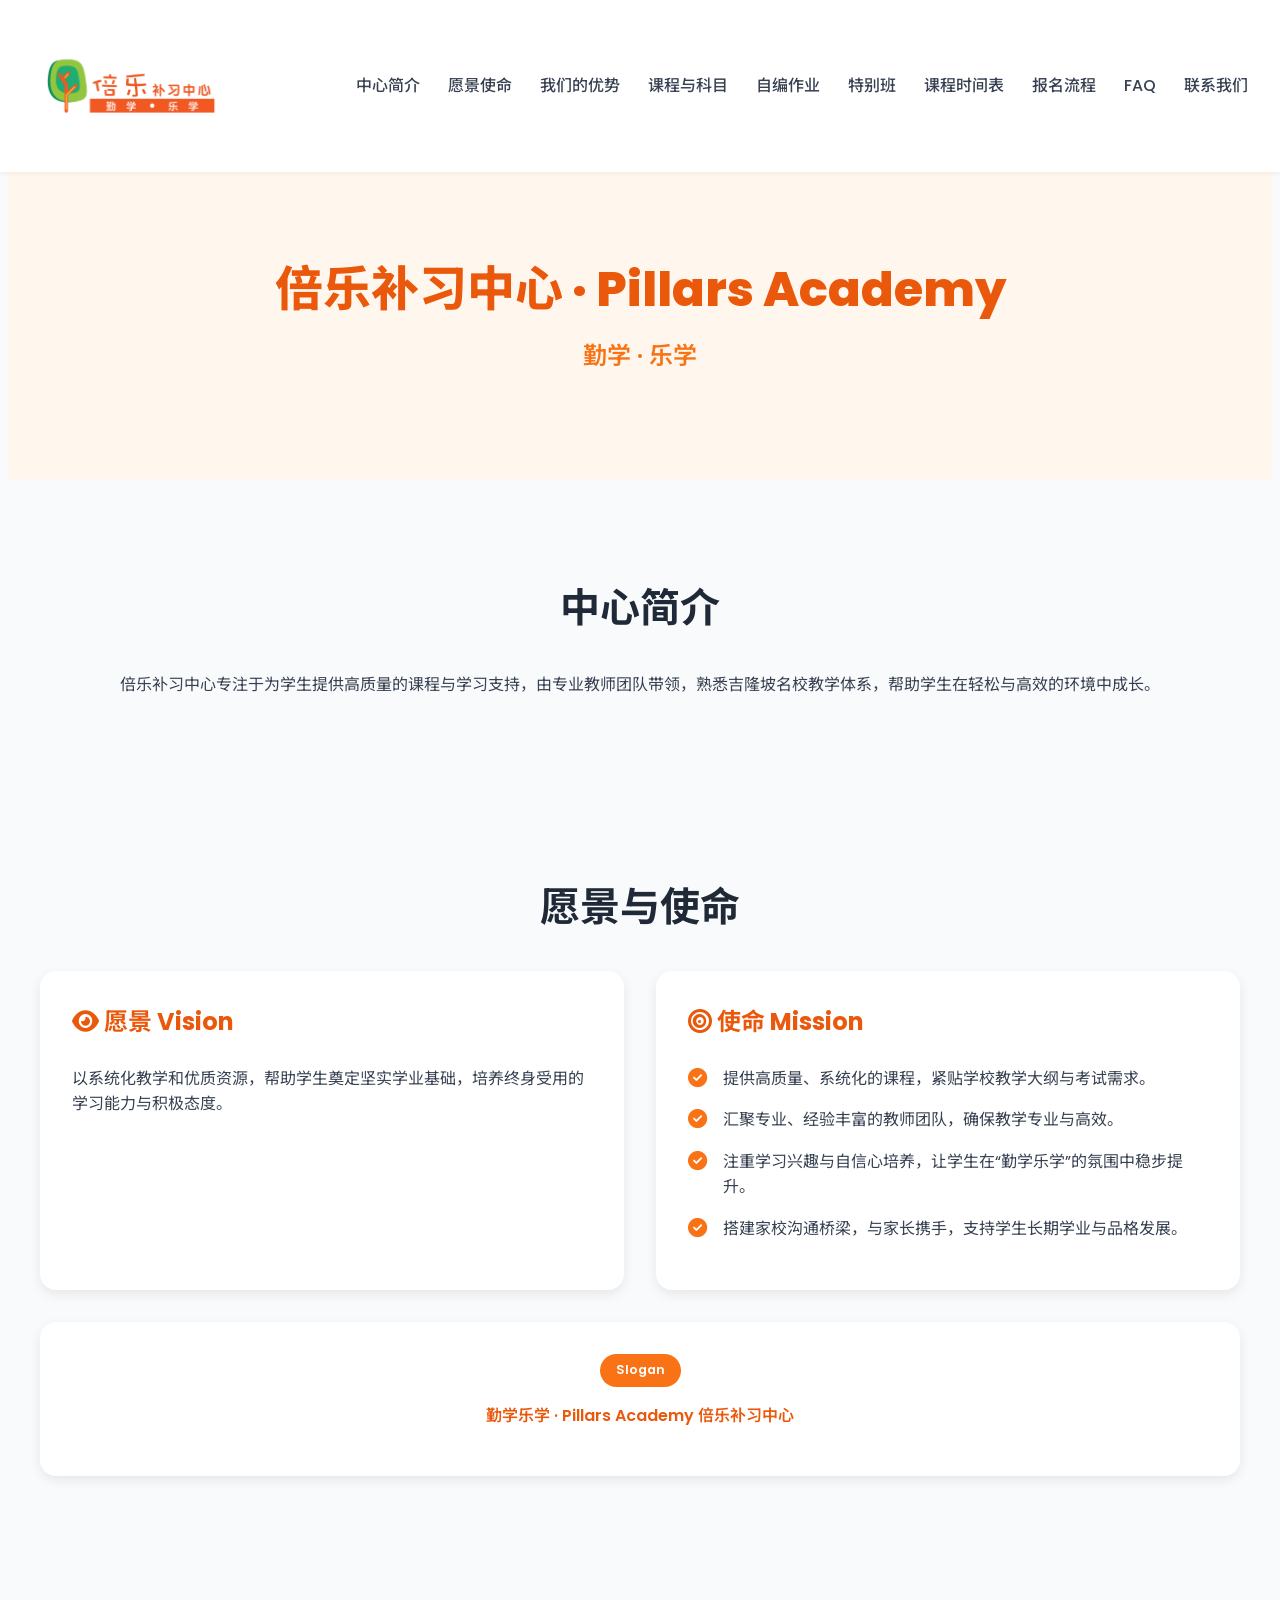
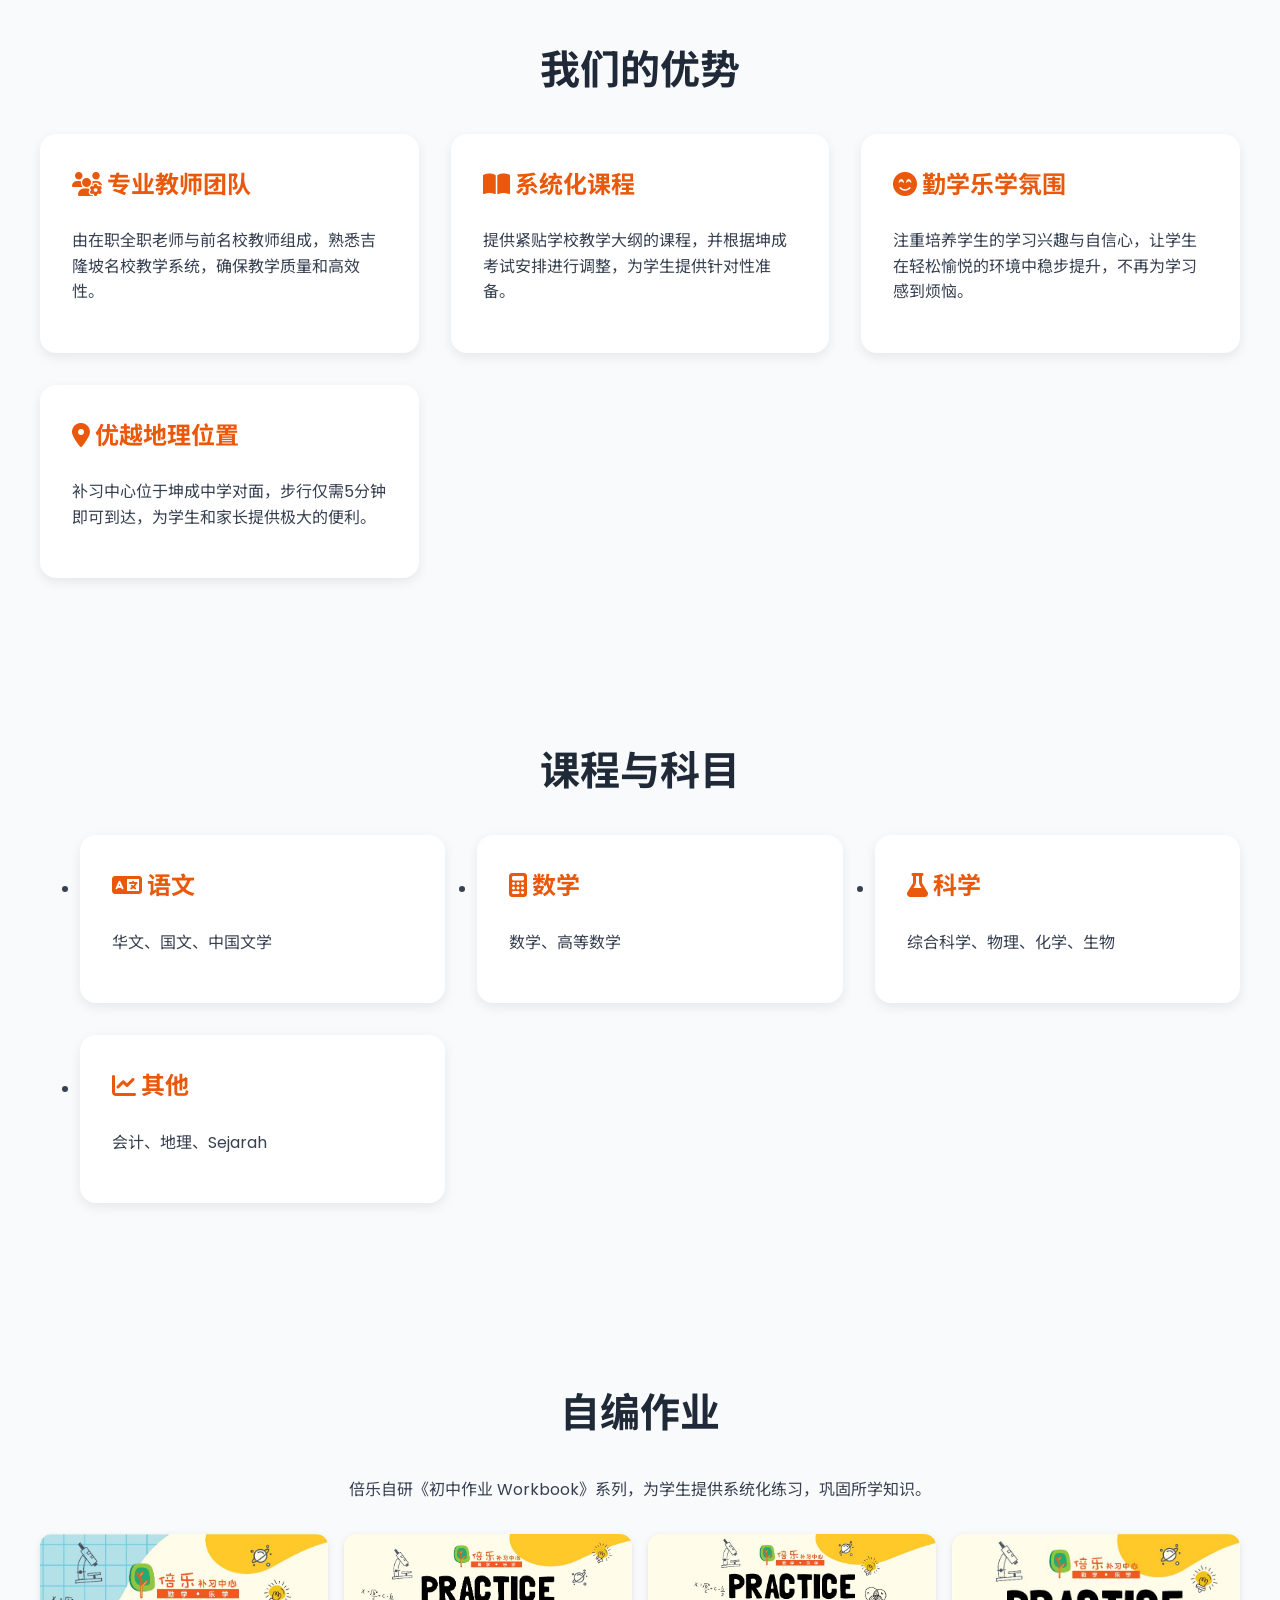
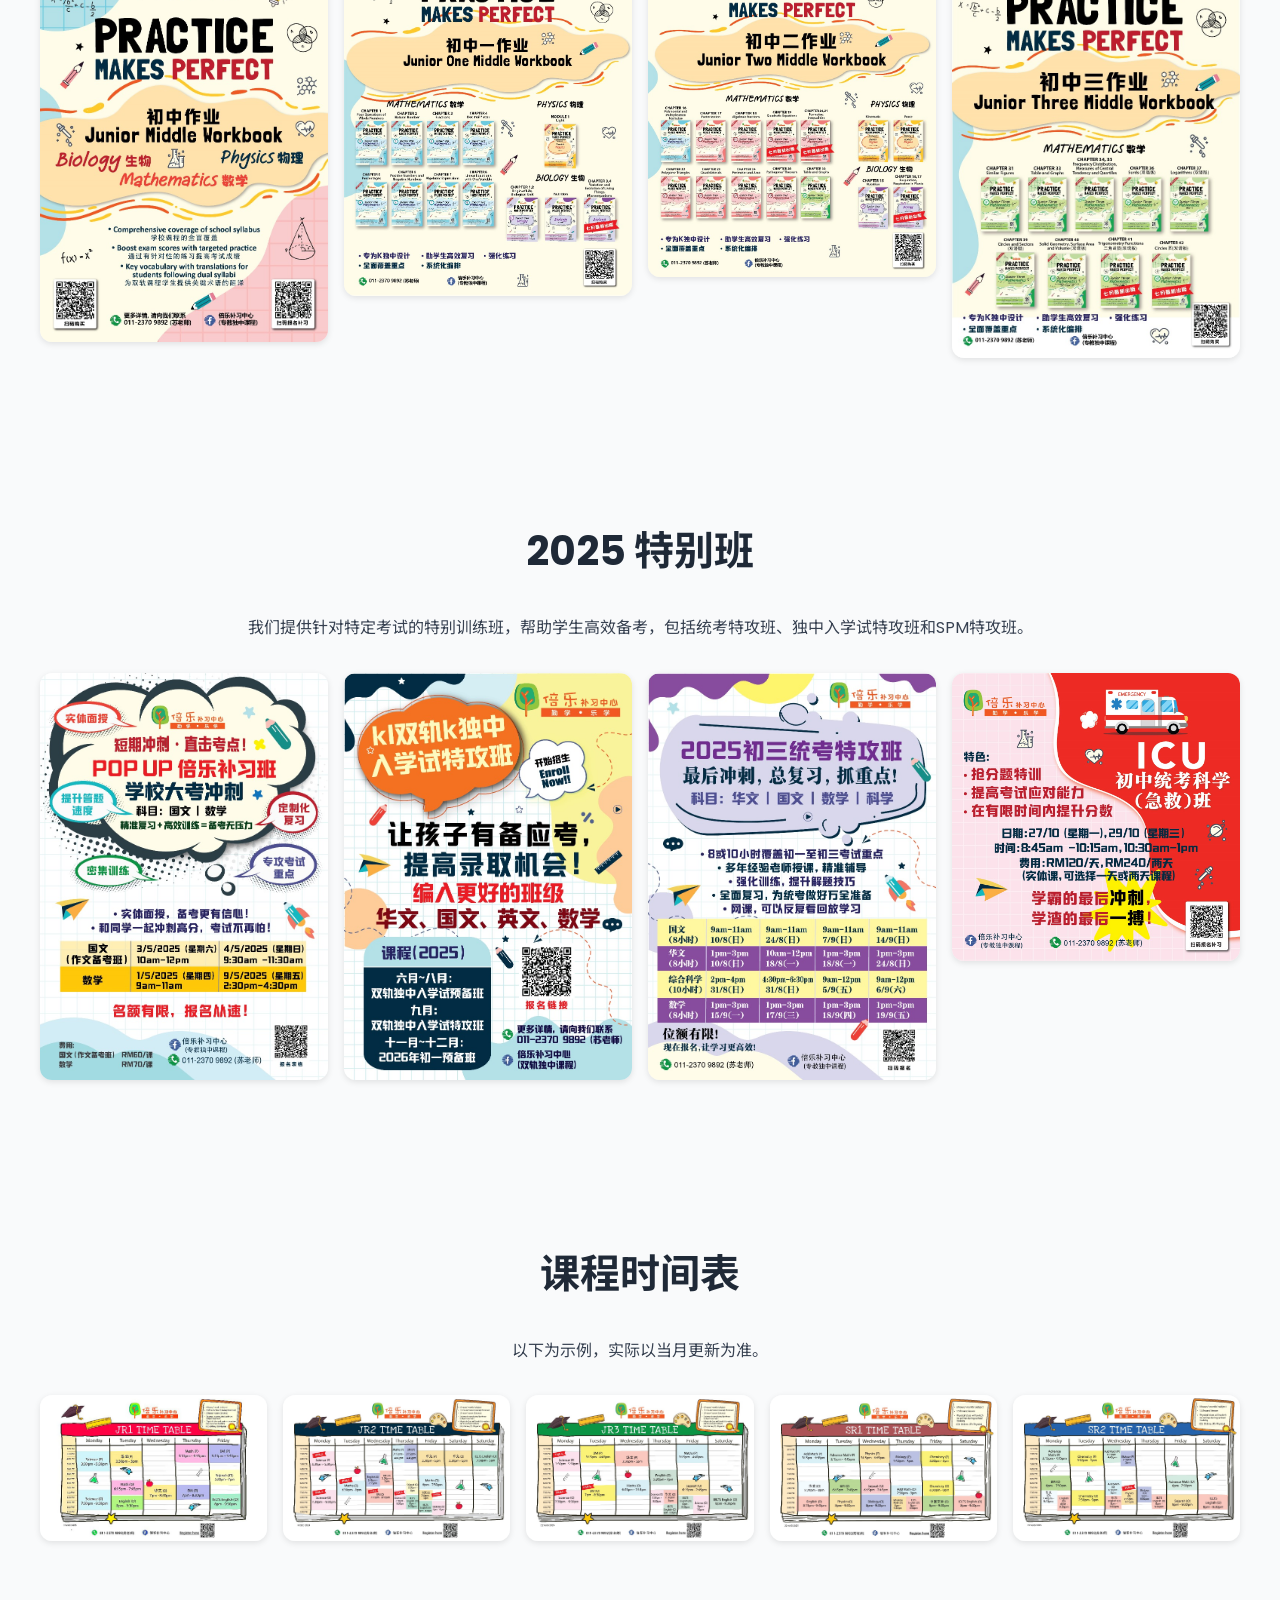
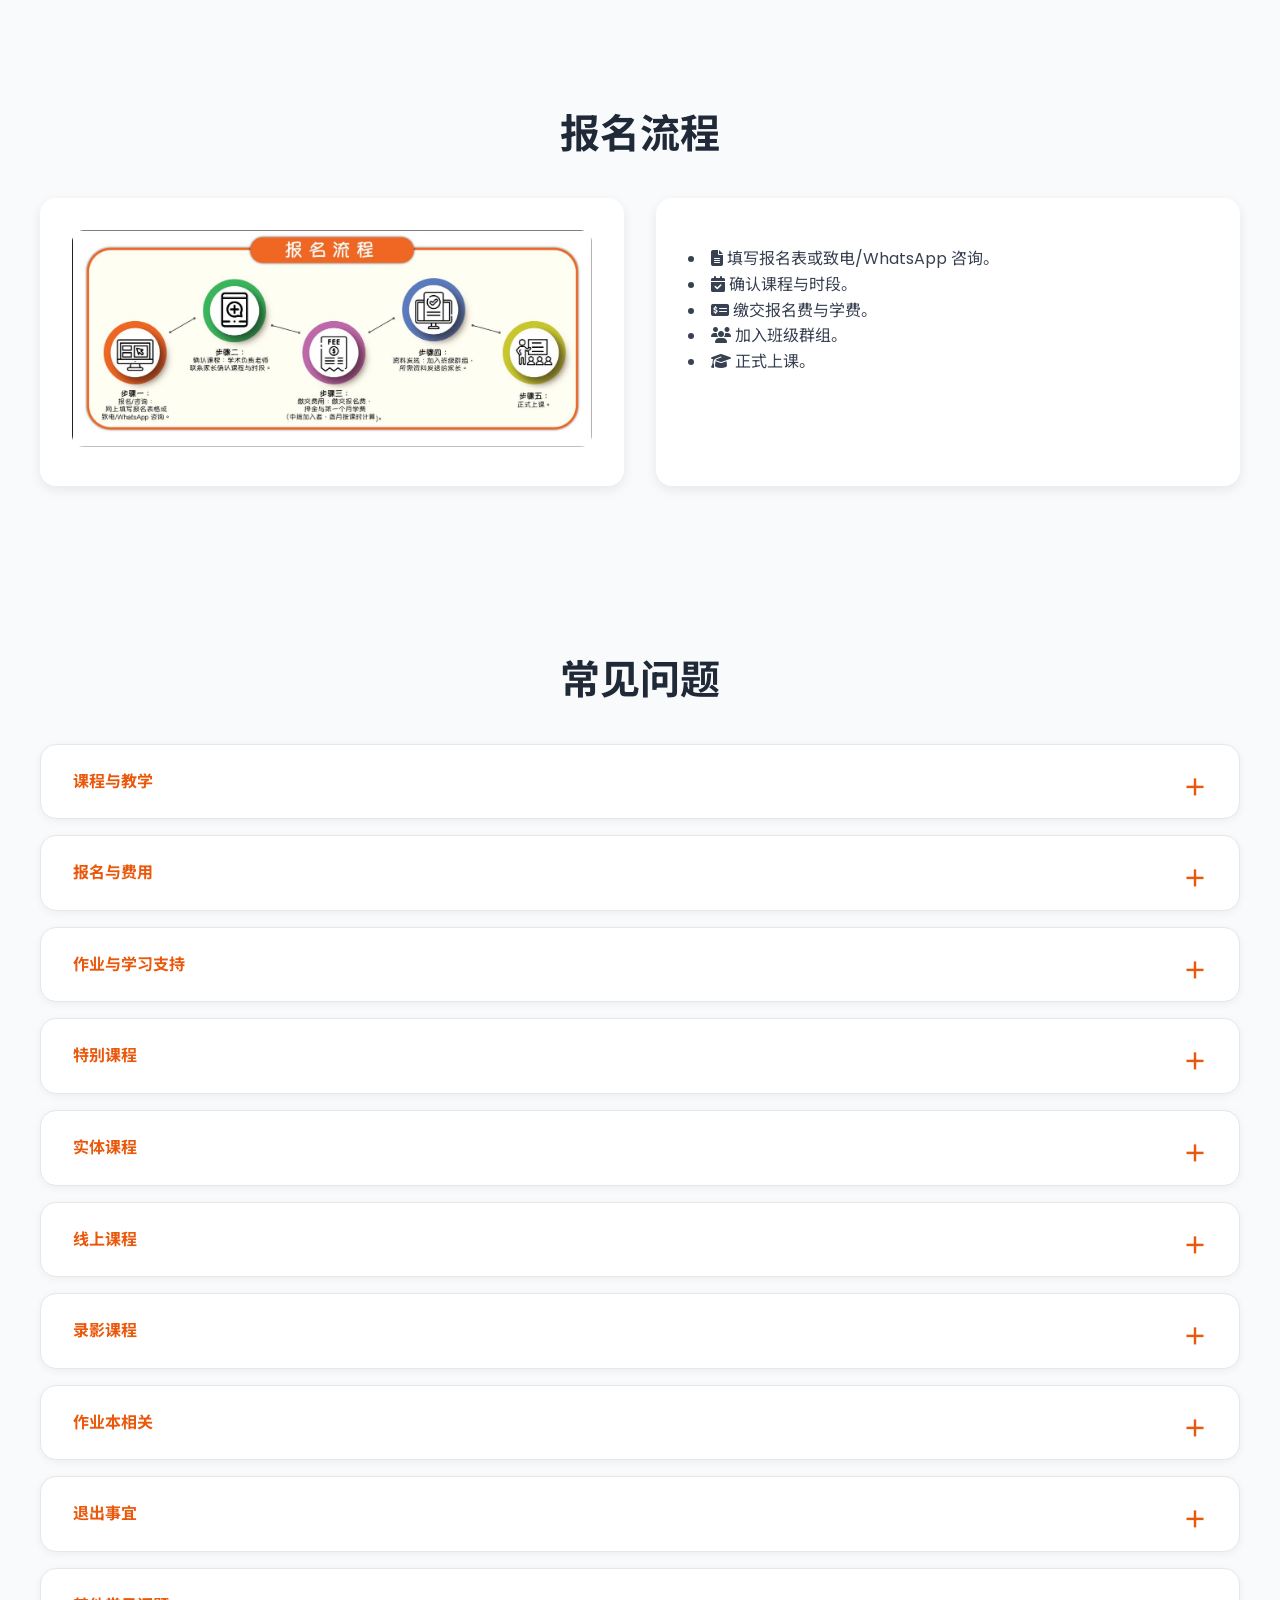
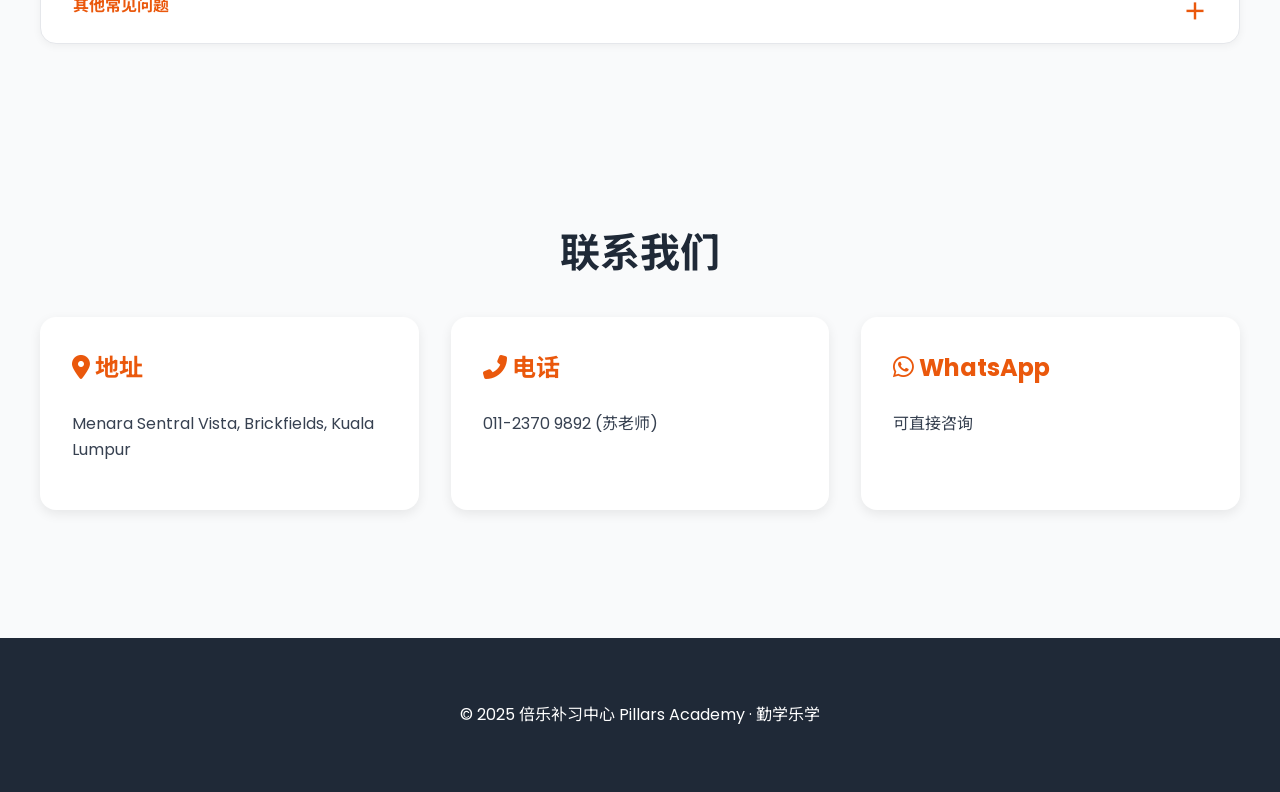
==== commit f30061ea: "update folders" ====
--- a/_build/html/index.html
+++ b/_build/html/index.html
@@ -253,16 +253,16 @@
   <h2>报名流程</h2>
   <div class="grid md:grid-cols-2">
     <div class="card">
-      <ul class="icon-list">
+        <img src="images/H_(1).jpg" alt= "Enrollment Process" style="width: 100%; height: auto; border-radius: 0.75rem;">
+    </div>
+    <div class="card">
+      <ul class="icon-list"></ul>
         <li><i class="fas fa-file-alt"></i> 填写报名表或致电/WhatsApp 咨询。</li>
         <li><i class="fas fa-calendar-check"></i> 确认课程与时段。</li>
         <li><i class="fas fa-money-check-alt"></i> 缴交报名费与学费。</li>
         <li><i class="fas fa-users"></i> 加入班级群组。</li>
         <li><i class="fas fa-graduation-cap"></i> 正式上课。</li>
       </ul>
-    </div>
-    <div class="card">
-      <img src="images/H_(1).jpg" alt= "Enrollment Process" style="width: 100%; height: auto; border-radius: 0.75rem;">
     </div>
   </div>
 </section>
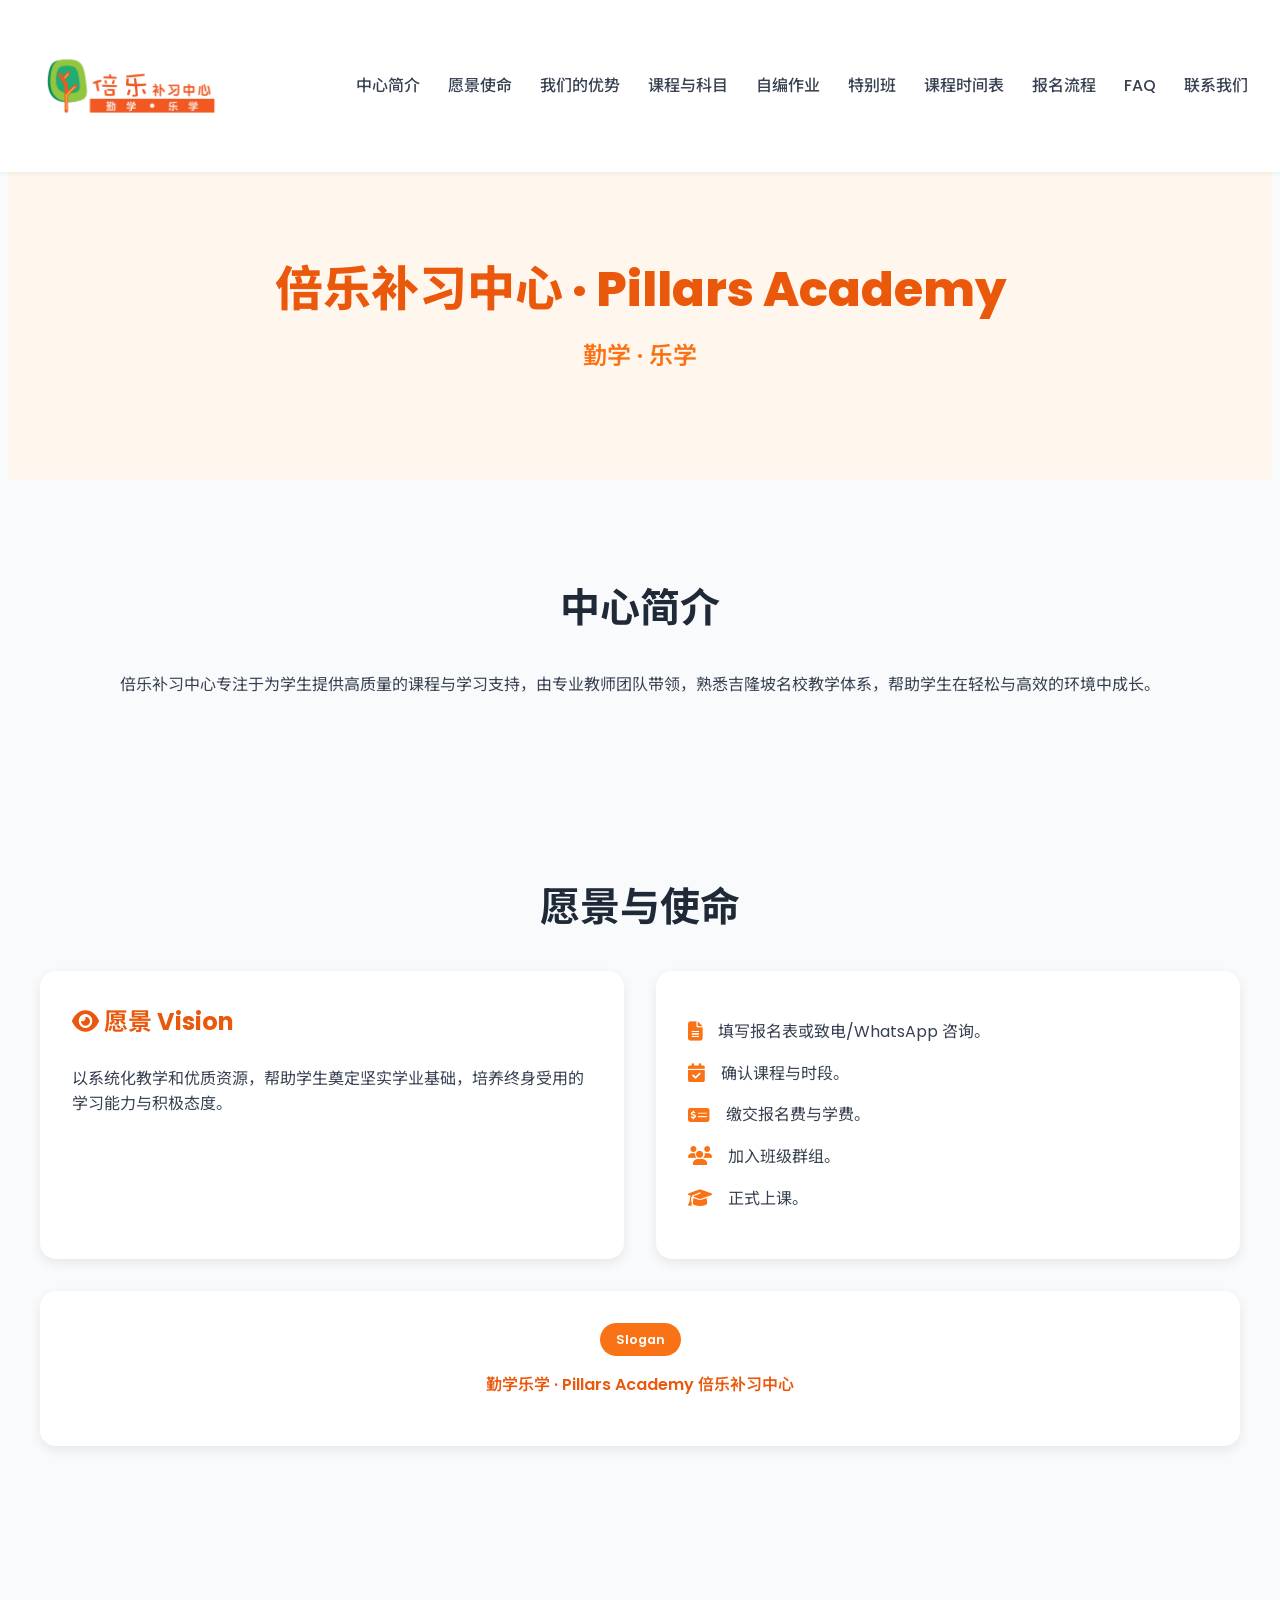
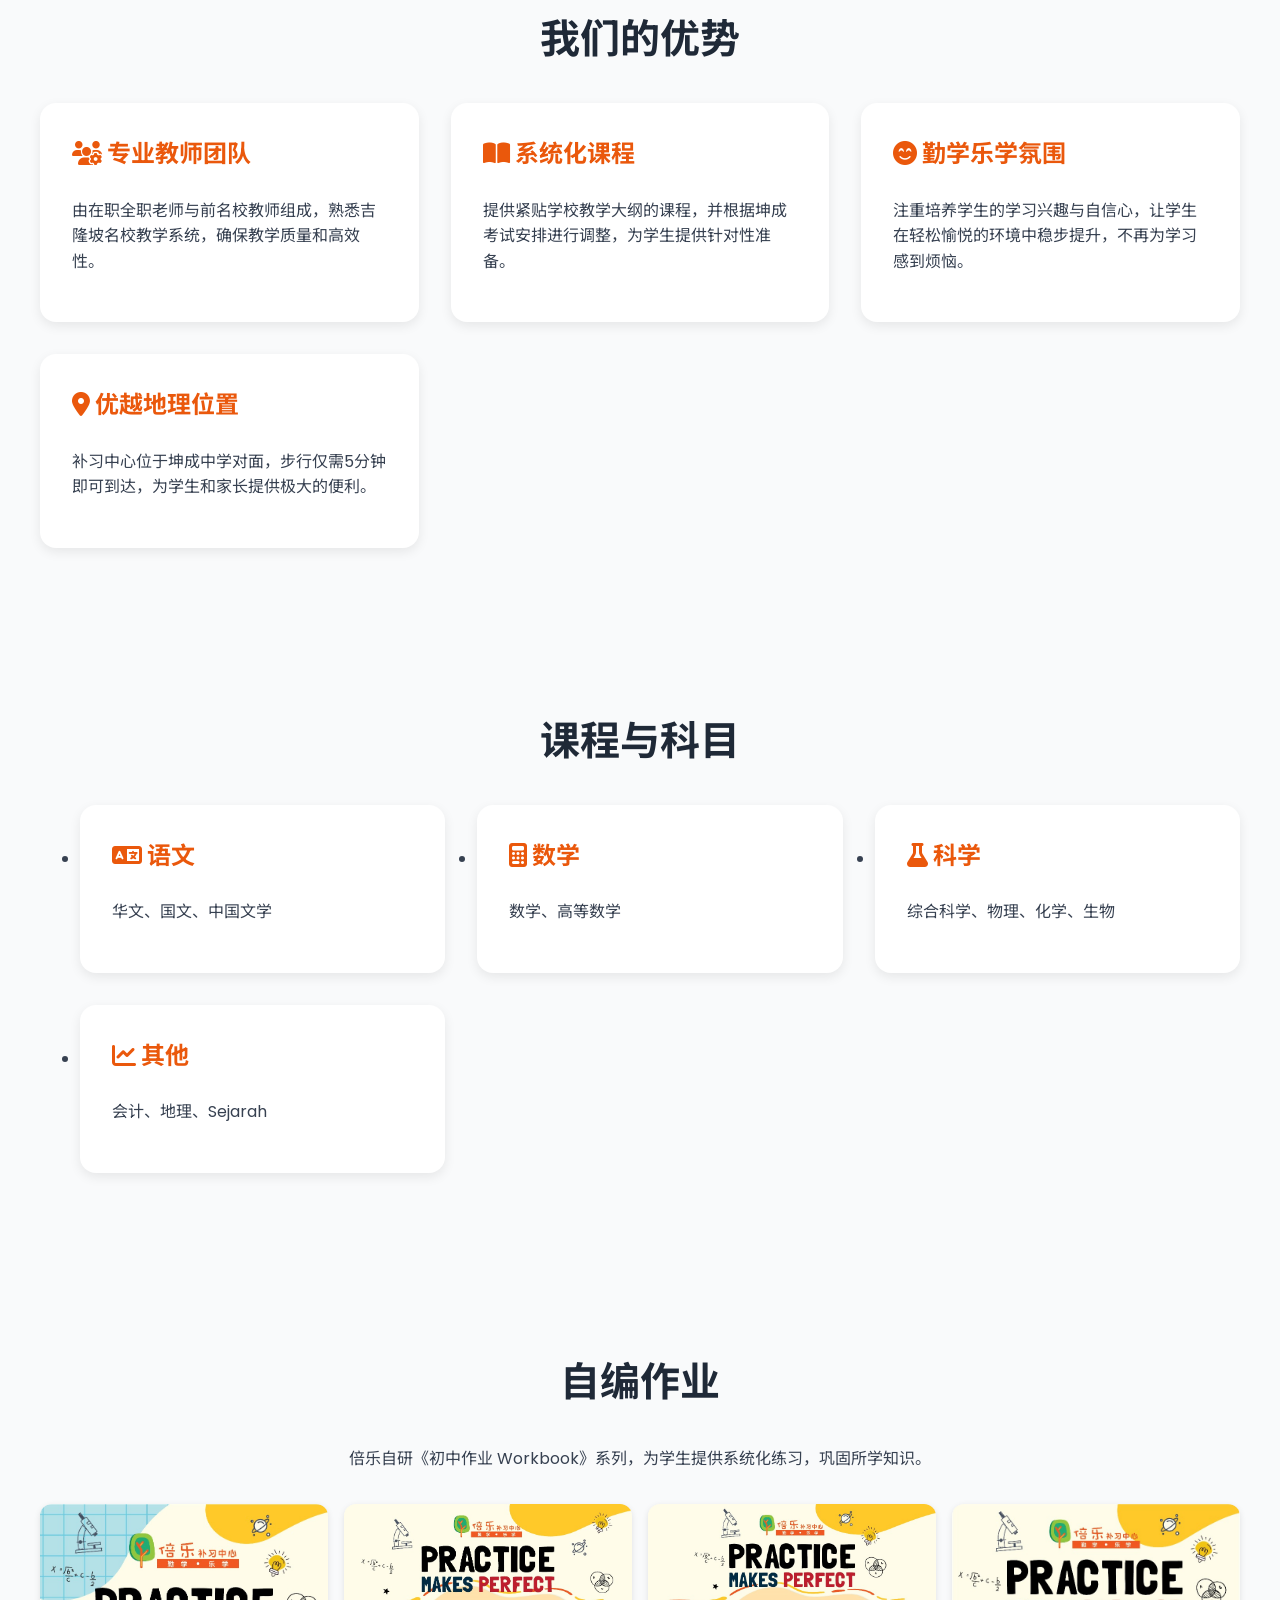
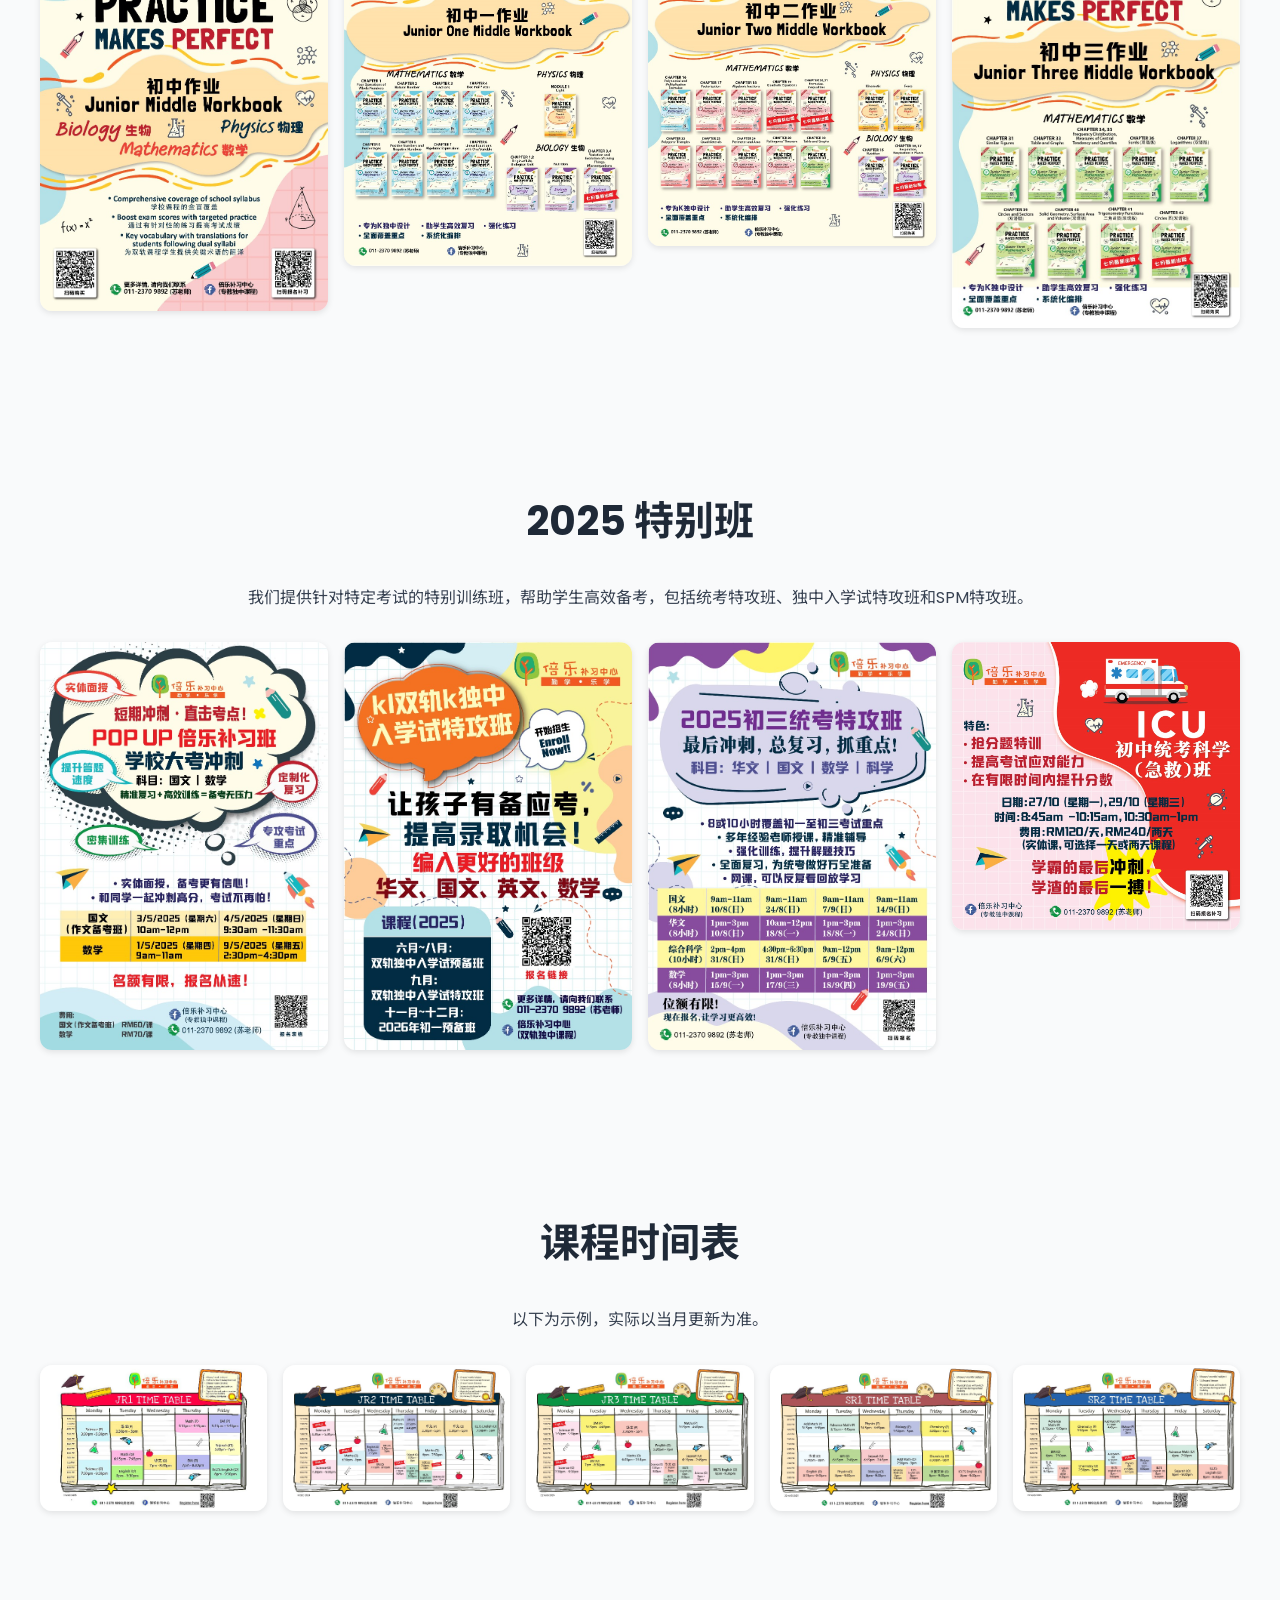
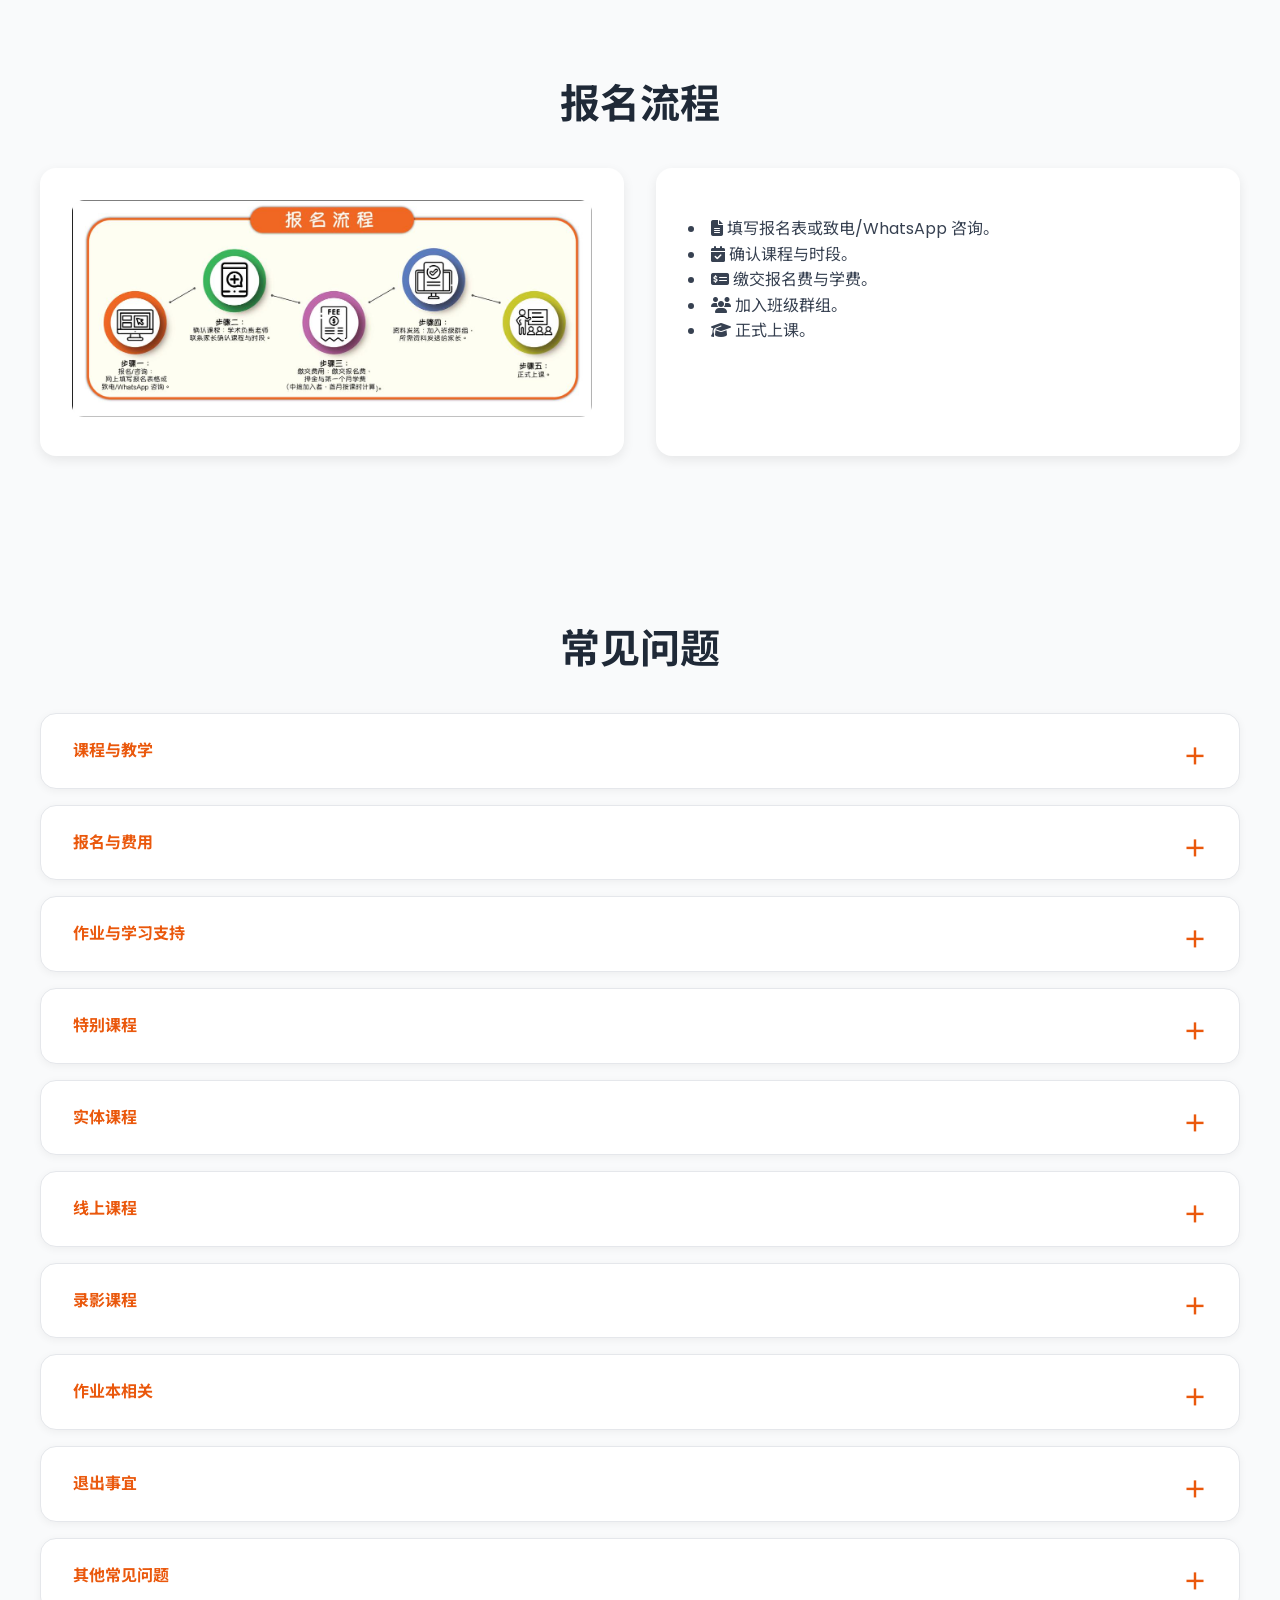
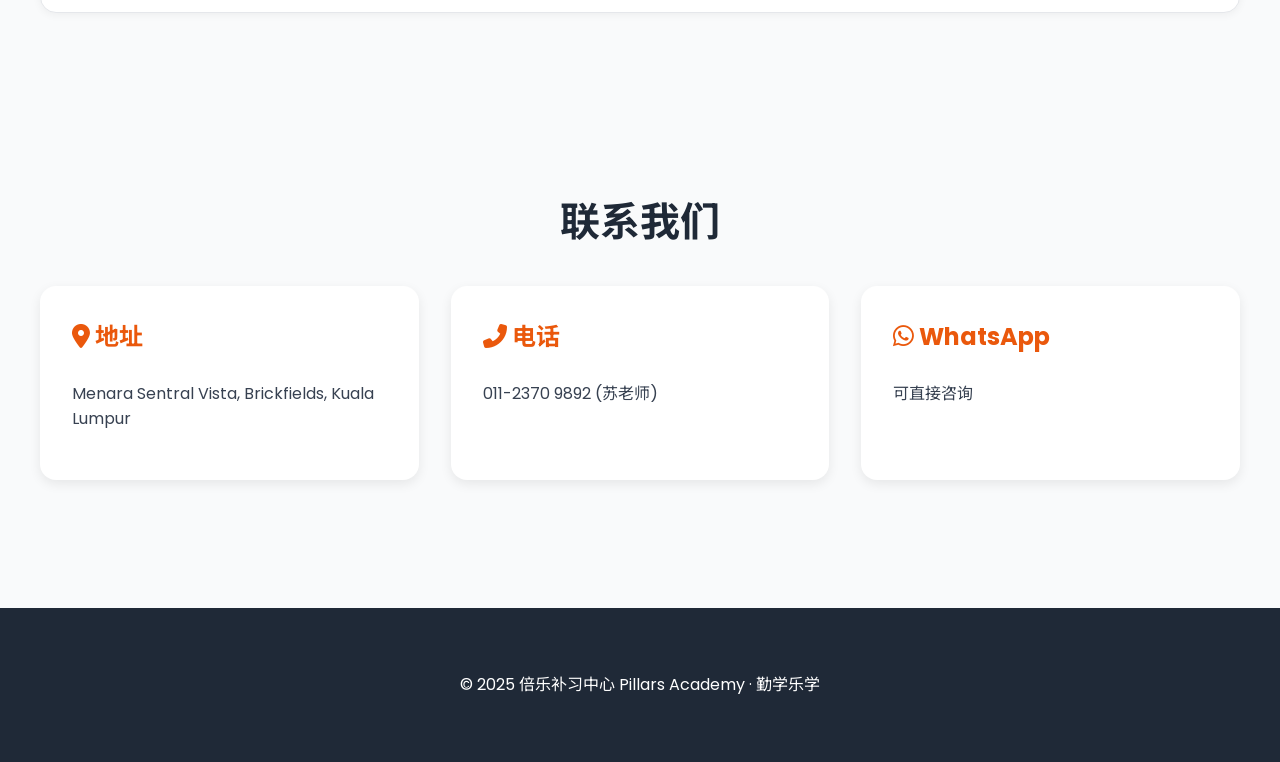
==== commit 18d16893: "Update index.html" ====
--- a/_build/html/index.html
+++ b/_build/html/index.html
@@ -9,116 +9,8 @@
 <link rel="preconnect" href="https://fonts.gstatic.com" crossorigin>
 <link href="https://fonts.googleapis.com/css2?family=Noto+Sans+SC:wght@400;500;700&family=Poppins:wght@400;500;600;700&display=swap" rel="stylesheet">
 <link href="https://cdnjs.cloudflare.com/ajax/libs/font-awesome/6.4.0/css/all.min.css" rel="stylesheet">
-<style>
-    :root {
-      --brand1: #f97316; /* 橙色 */
-      --brand2: #ea580c; /* 深橙 */
-      --peach: #FFDAC1; /* Soft Peach */
-      --light-peach: #FFF7ED;
-      --dark-gray: #1f2937;
-      --text-color: #374151;
-      --light-bg: #f9fafb;
-      --card-bg: #ffffff;
-      --border-color: #e5e7eb;
-    }
-    html {
-      scroll-padding-top: 100px; 
-    }
-    body { font-family: 'Poppins', 'Noto Sans SC', sans-serif; margin: 0; background: var(--light-bg); color: var(--text-color); line-height: 1.6; }
-    header { background: var(--card-bg); padding: 1rem 2rem; box-shadow: 0 2px 4px rgba(0,0,0,0.05); position: sticky; top: 0; z-index: 50; display: flex; align-items: center; justify-content: space-between; }
-    .header-logo { height: 140px; }
-    nav a { margin-left: 1.5rem; text-decoration: none; color: var(--text-color); font-weight: 500; transition: color 0.3s ease; }
-    nav a:hover { color: var(--brand2); }
-    .hero { padding: 5rem 2rem; text-align: center; background: var(--light-peach); }
-    .hero h1 { font-size: 3rem; font-weight: 800; color: var(--brand2); margin: 0; }
-    .hero p { font-size: 1.5rem; margin-top: 0.5rem; color: var(--brand1); font-weight: 600; }
-    section { padding: 4rem 2rem; max-width: 1200px; margin: 0 auto; }
-    h2 { font-size: 2.5rem; font-weight: 700; margin-bottom: 2rem; text-align: center; color: var(--dark-gray); }
-    .grid { display: grid; gap: 2rem; }
-    .md\:grid-cols-2 { grid-template-columns: repeat(auto-fit, minmax(300px, 1fr)); }
-    .card { background: var(--card-bg); border-radius: 1rem; box-shadow: 0 4px 12px rgba(0,0,0,0.08); padding: 2rem; transition: transform 0.3s ease; }
-    .card:hover { transform: translateY(-5px); }
-    .card h3 { color: var(--brand2); font-size: 1.5rem; margin-top: 0; }
-    .badge { display: inline-block; background: var(--brand1); color: white; font-size: 0.8rem; padding: 0.4rem 1rem; border-radius: 9999px; font-weight: 600; }
-    footer { background: var(--dark-gray); color: white; text-align: center; padding: 3rem; margin-top: 4rem; }
-    .icon-list { list-style: none; padding: 0; }
-    .icon-list li { display: flex; align-items: flex-start; margin-bottom: 1rem; }
-    .icon-list li i { color: var(--brand1); margin-right: 1rem; font-size: 1.2rem; margin-top: 0.2rem; }
-    .image-grid { display: grid; grid-template-columns: repeat(auto-fit, minmax(200px, 1fr)); gap: 1rem; margin-top: 2rem; }
-    .image-grid img {
-      width: 100%;
-      height: auto;
-      border-radius: 0.75rem;
-      box-shadow: 0 2px 6px rgba(0,0,0,0.1);
-      cursor: pointer;
-      transition: transform 0.3s ease;
-    }
-    .image-grid img:hover:not(.expanded) {
-      transform: scale(1.03);
-    }
-
-    /* FAQ section */
-    .faq-item { margin-bottom: 1.5rem; }
-    .faq-item h3 { font-weight: 600; color: var(--brand2); }
-    nav.toc { background: var(--light-peach); border: 1px solid #fed7aa; border-radius: 1rem; padding: 1.5rem; margin-bottom: 2rem; }
-    nav.toc a { display: inline-block; margin: .5rem .75rem; padding: .5rem 1rem; color: var(--brand2); text-decoration: none; border-radius: .5rem; font-weight: 600; background: var(--card-bg); border: 1px solid #fcd34d; transition: background-color 0.3s ease; }
-    nav.toc a:hover { background: #fde68a; }
-    .faq-cat { background: var(--card-bg); border: 1px solid var(--border-color); border-radius: 1rem; margin: 1rem 0; box-shadow: 0 2px 8px rgba(0,0,0,0.05); }
-    .faq-cat > summary { cursor: pointer; padding: 1.5rem 2rem; font-weight: 700; color: var(--brand2); list-style: none; }
-    .faq-cat[open] > summary { color: var(--dark-gray); border-bottom: 1px solid var(--border-color); }
-    .faq-cat summary::-webkit-details-marker { display: none; }
-    .faq-cat summary::after { content: '＋'; float: right; font-size: 1.5rem; transition: transform 0.3s ease; }
-    .faq-cat[open] > summary::after { content: '－'; transform: rotate(180deg); }
-    .qa-list { padding: .5rem 2rem 1.5rem; }
-    .qa-list details { border: 1px solid var(--border-color); border-radius: 0.75rem; margin: 0.8rem 0; }
-    .qa-list > details > summary { font-weight: 600; color: var(--brand2); padding: 1rem 1.5rem; cursor: pointer; list-style: none; }
-    .qa-list > details[open] > summary { color: var(--dark-gray); border-bottom: 1px solid var(--border-color); }
-    .qa-list summary::-webkit-details-marker { display: none; }
-    .qa-list summary::after { content: '＋'; float: right; font-size: 1.2rem; }
-    .qa-list details[open] > summary::after { content: '－'; }
-    .qa-list details > div { padding: 1rem 1.5rem 1.5rem; color: var(--text-color); }
+<link rel="stylesheet" href="../../css/style.css">
     
-    /* Image zoom effect */
-    .zoom-img {
-      max-width: 100%;
-      height: auto;
-      cursor: pointer;
-      border-radius: 8px;
-      transition: transform 0.3s ease, box-shadow 0.3s ease;
-    }
-    .zoom-img.expanded {
-      position: fixed;
-      top: 50%;
-      left: 50%;
-      /* Remove max-width and max-height to show the original size */
-      transform: translate(-50%, -50%);
-      z-index: 9999;
-      box-shadow: 0 0 20px rgba(0,0,0,0.5);
-      /* Ensure image doesn't go off-screen, just in case */
-      width: auto;
-      height: auto;
-      max-width: 95vw;
-      max-height: 95vh;
-    }
-    .overlay {
-      position: fixed;
-      top: 0; left: 0; right: 0; bottom: 0;
-      background: rgba(0,0,0,0.7);
-      z-index: 9998;
-      display: none;
-    }
-    .overlay.active { display: block; }
-
-    @media (max-width: 768px) {
-        header { flex-direction: column; align-items: center; }
-        nav { margin-top: 1rem; }
-        nav a { margin: 0.5rem; }
-        .hero h1 { font-size: 2.2rem; }
-        .hero p { font-size: 1.2rem; }
-        section { padding: 2rem 1rem; }
-        h2 { font-size: 2rem; margin-bottom: 1.5rem; }
-    }
-</style>
 </head>
 <body>
 
@@ -156,12 +48,12 @@
       <p>以系统化教学和优质资源，帮助学生奠定坚实学业基础，培养终身受用的学习能力与积极态度。</p>
     </div>
     <div class="card">
-      <h3><i class="fas fa-bullseye"></i> 使命 Mission</h3>
       <ul class="icon-list">
-        <li><i class="fas fa-check-circle"></i> 提供高质量、系统化的课程，紧贴学校教学大纲与考试需求。</li>
-        <li><i class="fas fa-check-circle"></i> 汇聚专业、经验丰富的教师团队，确保教学专业与高效。</li>
-        <li><i class="fas fa-check-circle"></i> 注重学习兴趣与自信心培养，让学生在“勤学乐学”的氛围中稳步提升。</li>
-        <li><i class="fas fa-check-circle"></i> 搭建家校沟通桥梁，与家长携手，支持学生长期学业与品格发展。</li>
+        <li><i class="fas fa-file-alt"></i> 填写报名表或致电/WhatsApp 咨询。</li>
+        <li><i class="fas fa-calendar-check"></i> 确认课程与时段。</li>
+        <li><i class="fas fa-money-check-alt"></i> 缴交报名费与学费。</li>
+        <li><i class="fas fa-users"></i> 加入班级群组。</li>
+        <li><i class="fas fa-graduation-cap"></i> 正式上课。</li>
       </ul>
     </div>
   </div>
@@ -378,39 +270,7 @@
 
 <div class="overlay" id="overlay"></div>
 
-<script>
-  // Image zoom effect
-  const images = document.querySelectorAll('.zoom-img');
-  const overlay = document.getElementById('overlay');
-  images.forEach(img => {
-    img.addEventListener('click', () => {
-      if (img.classList.contains('expanded')) {
-        img.classList.remove('expanded');
-        overlay.classList.remove('active');
-      } else {
-        images.forEach(i => i.classList.remove('expanded'));
-        img.classList.add('expanded');
-        overlay.classList.add('active');
-      }
-    });
-  });
-  overlay.addEventListener('click', () => {
-    document.querySelectorAll('.zoom-img.expanded').forEach(img => {
-      img.classList.remove('expanded');
-    });
-    overlay.classList.remove('active');
-  });
-
-  // Smooth scroll
-  document.querySelectorAll('nav a[href^="#"]').forEach(anchor => {
-    anchor.addEventListener('click', function (e) {
-      e.preventDefault();
-      document.querySelector(this.getAttribute('href')).scrollIntoView({
-        behavior: 'smooth'
-      });
-    });
-  });
-</script>
+<script src="../../js/script.js"></script>
 
 </body>
-</html>+</html>
--- a/css/style.css
+++ b/css/style.css
@@ -0,0 +1,356 @@
+
+:root {
+  --brand1: #f97316; /* Orange */
+  --brand2: #ea580c; /* Dark orange */
+  --peach: #FFDAC1; /* Soft peach */
+  --light-peach: #FFF7ED;
+  --dark-gray: #1f2937;
+  --text-color: #374151;
+  --light-bg: #f9fafb;
+  --card-bg: #ffffff;
+  --border-color: #e5e7eb;
+}
+
+html {
+  scroll-padding-top: 100px;
+}
+
+body {
+  font-family: 'Poppins', 'Noto Sans SC', sans-serif;
+  margin: 0;
+  background: var(--light-bg);
+  color: var(--text-color);
+  line-height: 1.6;
+}
+
+header {
+  background: var(--card-bg);
+  padding: 1rem 2rem;
+  box-shadow: 0 2px 4px rgba(0, 0, 0, 0.05);
+  position: sticky;
+  top: 0;
+  z-index: 50;
+  display: flex;
+  align-items: center;
+  justify-content: space-between;
+}
+
+.header-logo {
+  height: 140px;
+}
+
+nav a {
+  margin-left: 1.5rem;
+  text-decoration: none;
+  color: var(--text-color);
+  font-weight: 500;
+  transition: color 0.3s ease;
+}
+
+nav a:hover {
+  color: var(--brand2);
+}
+
+.hero {
+  padding: 5rem 2rem;
+  text-align: center;
+  background: var(--light-peach);
+}
+
+.hero h1 {
+  font-size: 3rem;
+  font-weight: 800;
+  color: var(--brand2);
+  margin: 0;
+}
+
+.hero p {
+  font-size: 1.5rem;
+  margin-top: 0.5rem;
+  color: var(--brand1);
+  font-weight: 600;
+}
+
+section {
+  padding: 4rem 2rem;
+  max-width: 1200px;
+  margin: 0 auto;
+}
+
+h2 {
+  font-size: 2.5rem;
+  font-weight: 700;
+  margin-bottom: 2rem;
+  text-align: center;
+  color: var(--dark-gray);
+}
+
+.grid {
+  display: grid;
+  gap: 2rem;
+}
+
+.md\:grid-cols-2 {
+  grid-template-columns: repeat(auto-fit, minmax(300px, 1fr));
+}
+
+.card {
+  background: var(--card-bg);
+  border-radius: 1rem;
+  box-shadow: 0 4px 12px rgba(0, 0, 0, 0.08);
+  padding: 2rem;
+  transition: transform 0.3s ease;
+}
+
+.card:hover {
+  transform: translateY(-5px);
+}
+
+.card h3 {
+  color: var(--brand2);
+  font-size: 1.5rem;
+  margin-top: 0;
+}
+
+.badge {
+  display: inline-block;
+  background: var(--brand1);
+  color: white;
+  font-size: 0.8rem;
+  padding: 0.4rem 1rem;
+  border-radius: 9999px;
+  font-weight: 600;
+}
+
+footer {
+  background: var(--dark-gray);
+  color: white;
+  text-align: center;
+  padding: 3rem;
+  margin-top: 4rem;
+}
+
+.icon-list {
+  list-style: none;
+  padding: 0;
+}
+
+.icon-list li {
+  display: flex;
+  align-items: flex-start;
+  margin-bottom: 1rem;
+}
+
+.icon-list li i {
+  color: var(--brand1);
+  margin-right: 1rem;
+  font-size: 1.2rem;
+  margin-top: 0.2rem;
+}
+
+.image-grid {
+  display: grid;
+  grid-template-columns: repeat(auto-fit, minmax(200px, 1fr));
+  gap: 1rem;
+  margin-top: 2rem;
+}
+
+.image-grid img {
+  width: 100%;
+  height: auto;
+  border-radius: 0.75rem;
+  box-shadow: 0 2px 6px rgba(0, 0, 0, 0.1);
+  cursor: pointer;
+  transition: transform 0.3s ease;
+}
+
+.image-grid img:hover:not(.expanded) {
+  transform: scale(1.03);
+}
+
+/* FAQ section */
+
+.faq-item {
+  margin-bottom: 1.5rem;
+}
+
+.faq-item h3 {
+  font-weight: 600;
+  color: var(--brand2);
+}
+
+nav.toc {
+  background: var(--light-peach);
+  border: 1px solid #fed7aa;
+  border-radius: 1rem;
+  padding: 1.5rem;
+  margin-bottom: 2rem;
+}
+
+nav.toc a {
+  display: inline-block;
+  margin: 0.5rem 0.75rem;
+  padding: 0.5rem 1rem;
+  color: var(--brand2);
+  text-decoration: none;
+  border-radius: 0.5rem;
+  font-weight: 600;
+  background: var(--card-bg);
+  border: 1px solid #fcd34d;
+  transition: background-color 0.3s ease;
+}
+
+nav.toc a:hover {
+  background: #fde68a;
+}
+
+.faq-cat {
+  background: var(--card-bg);
+  border: 1px solid var(--border-color);
+  border-radius: 1rem;
+  margin: 1rem 0;
+  box-shadow: 0 2px 8px rgba(0, 0, 0, 0.05);
+}
+
+.faq-cat > summary {
+  cursor: pointer;
+  padding: 1.5rem 2rem;
+  font-weight: 700;
+  color: var(--brand2);
+  list-style: none;
+}
+
+.faq-cat[open] > summary {
+  color: var(--dark-gray);
+  border-bottom: 1px solid var(--border-color);
+}
+
+.faq-cat summary::-webkit-details-marker {
+  display: none;
+}
+
+.faq-cat summary::after {
+  content: '＋';
+  float: right;
+  font-size: 1.5rem;
+  transition: transform 0.3s ease;
+}
+
+.faq-cat[open] > summary::after {
+  content: '－';
+  transform: rotate(180deg);
+}
+
+.qa-list {
+  padding: 0.5rem 2rem 1.5rem;
+}
+
+.qa-list details {
+  border: 1px solid var(--border-color);
+  border-radius: 0.75rem;
+  margin: 0.8rem 0;
+}
+
+.qa-list > details > summary {
+  font-weight: 600;
+  color: var(--brand2);
+  padding: 1rem 1.5rem;
+  cursor: pointer;
+  list-style: none;
+}
+
+.qa-list > details[open] > summary {
+  color: var(--dark-gray);
+  border-bottom: 1px solid var(--border-color);
+}
+
+.qa-list summary::-webkit-details-marker {
+  display: none;
+}
+
+.qa-list summary::after {
+  content: '＋';
+  float: right;
+  font-size: 1.2rem;
+}
+
+.qa-list details[open] > summary::after {
+  content: '－';
+}
+
+.qa-list details > div {
+  padding: 1rem 1.5rem 1.5rem;
+  color: var(--text-color);
+}
+
+/* Image zoom effect */
+
+.zoom-img {
+  max-width: 100%;
+  height: auto;
+  cursor: pointer;
+  border-radius: 8px;
+  transition: transform 0.3s ease, box-shadow 0.3s ease;
+}
+
+.zoom-img.expanded {
+  position: fixed;
+  top: 50%;
+  left: 50%;
+  transform: translate(-50%, -50%);
+  z-index: 9999;
+  box-shadow: 0 0 20px rgba(0, 0, 0, 0.5);
+  width: auto;
+  height: auto;
+  max-width: 95vw;
+  max-height: 95vh;
+}
+
+.overlay {
+  position: fixed;
+  top: 0;
+  left: 0;
+  right: 0;
+  bottom: 0;
+  background: rgba(0, 0, 0, 0.7);
+  z-index: 9998;
+  display: none;
+}
+
+.overlay.active {
+  display: block;
+}
+
+/* Responsive layout for mobile devices */
+
+@media (max-width: 768px) {
+  header {
+    flex-direction: column;
+    align-items: center;
+  }
+
+  nav {
+    margin-top: 1rem;
+  }
+
+  nav a {
+    margin: 0.5rem;
+  }
+
+  .hero h1 {
+    font-size: 2.2rem;
+  }
+
+  .hero p {
+    font-size: 1.2rem;
+  }
+
+  section {
+    padding: 2rem 1rem;
+  }
+
+  h2 {
+    font-size: 2rem;
+    margin-bottom: 1.5rem;
+  }
+}
